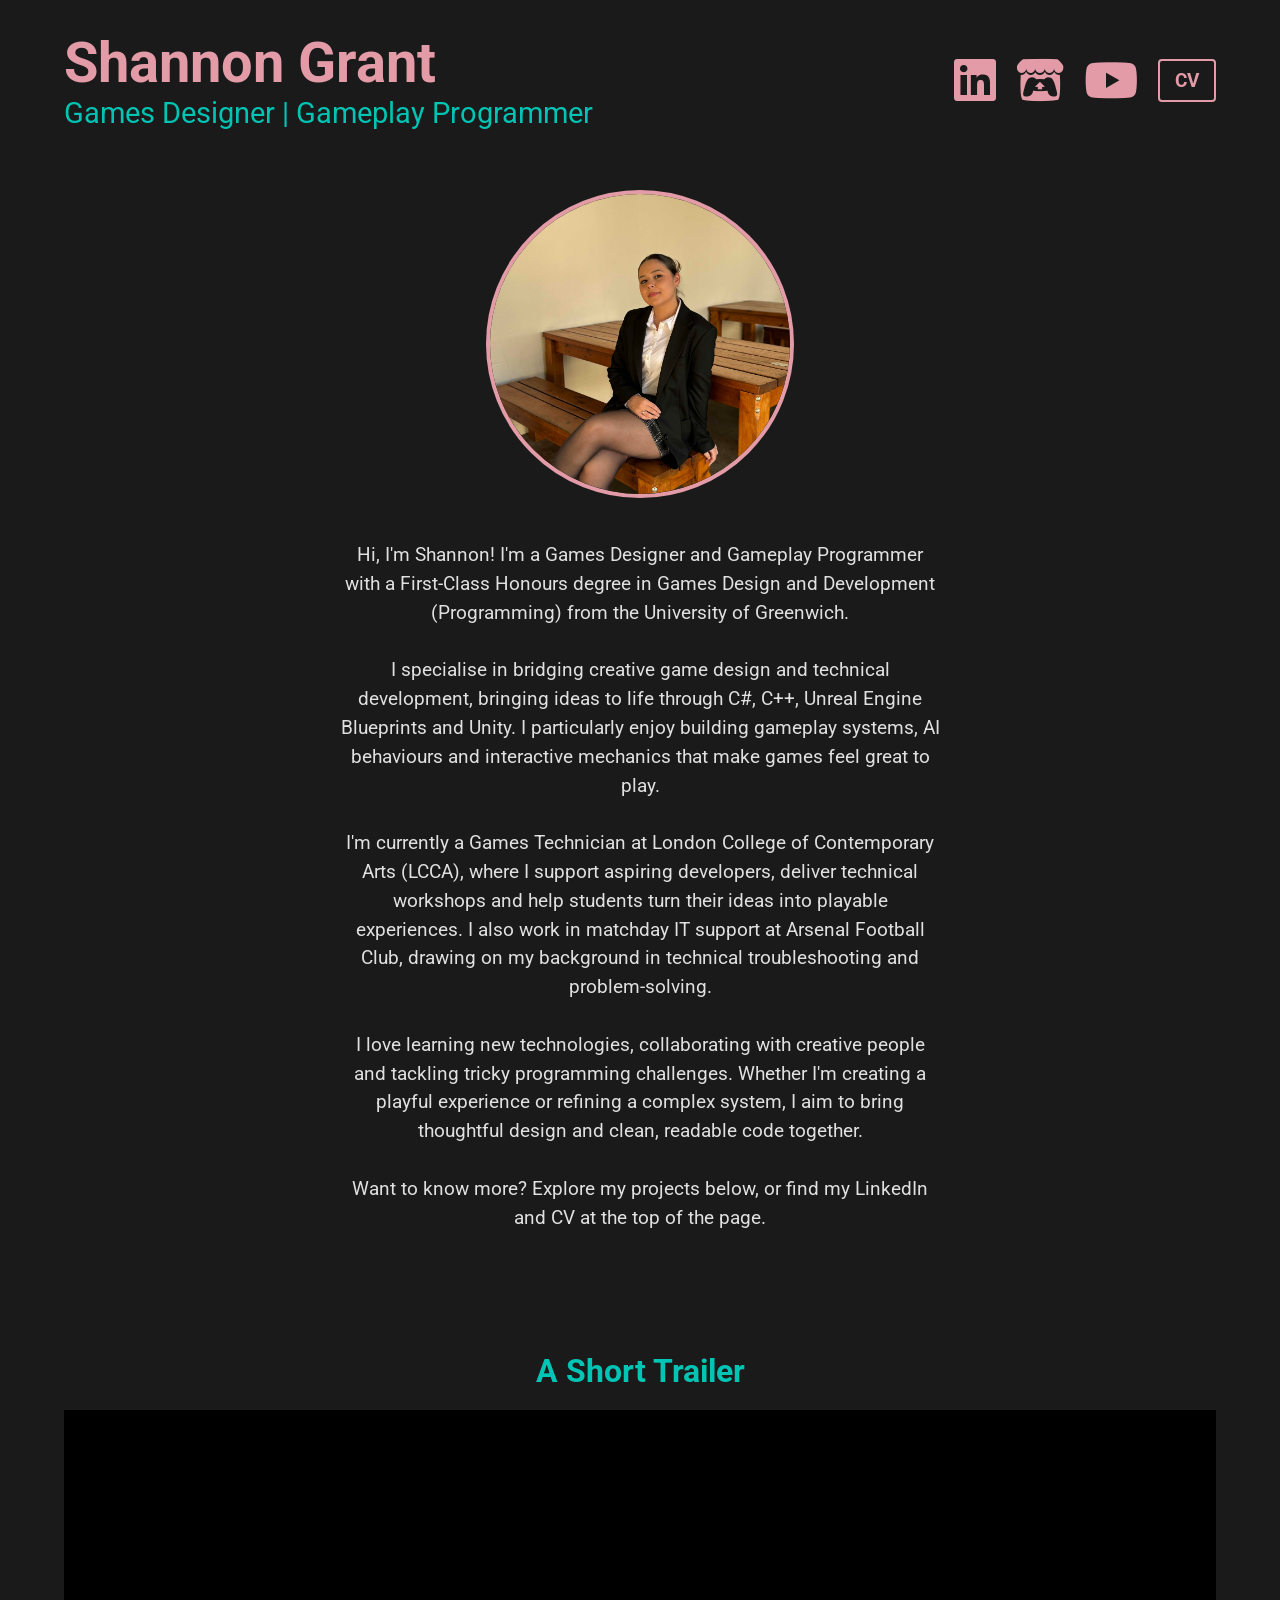
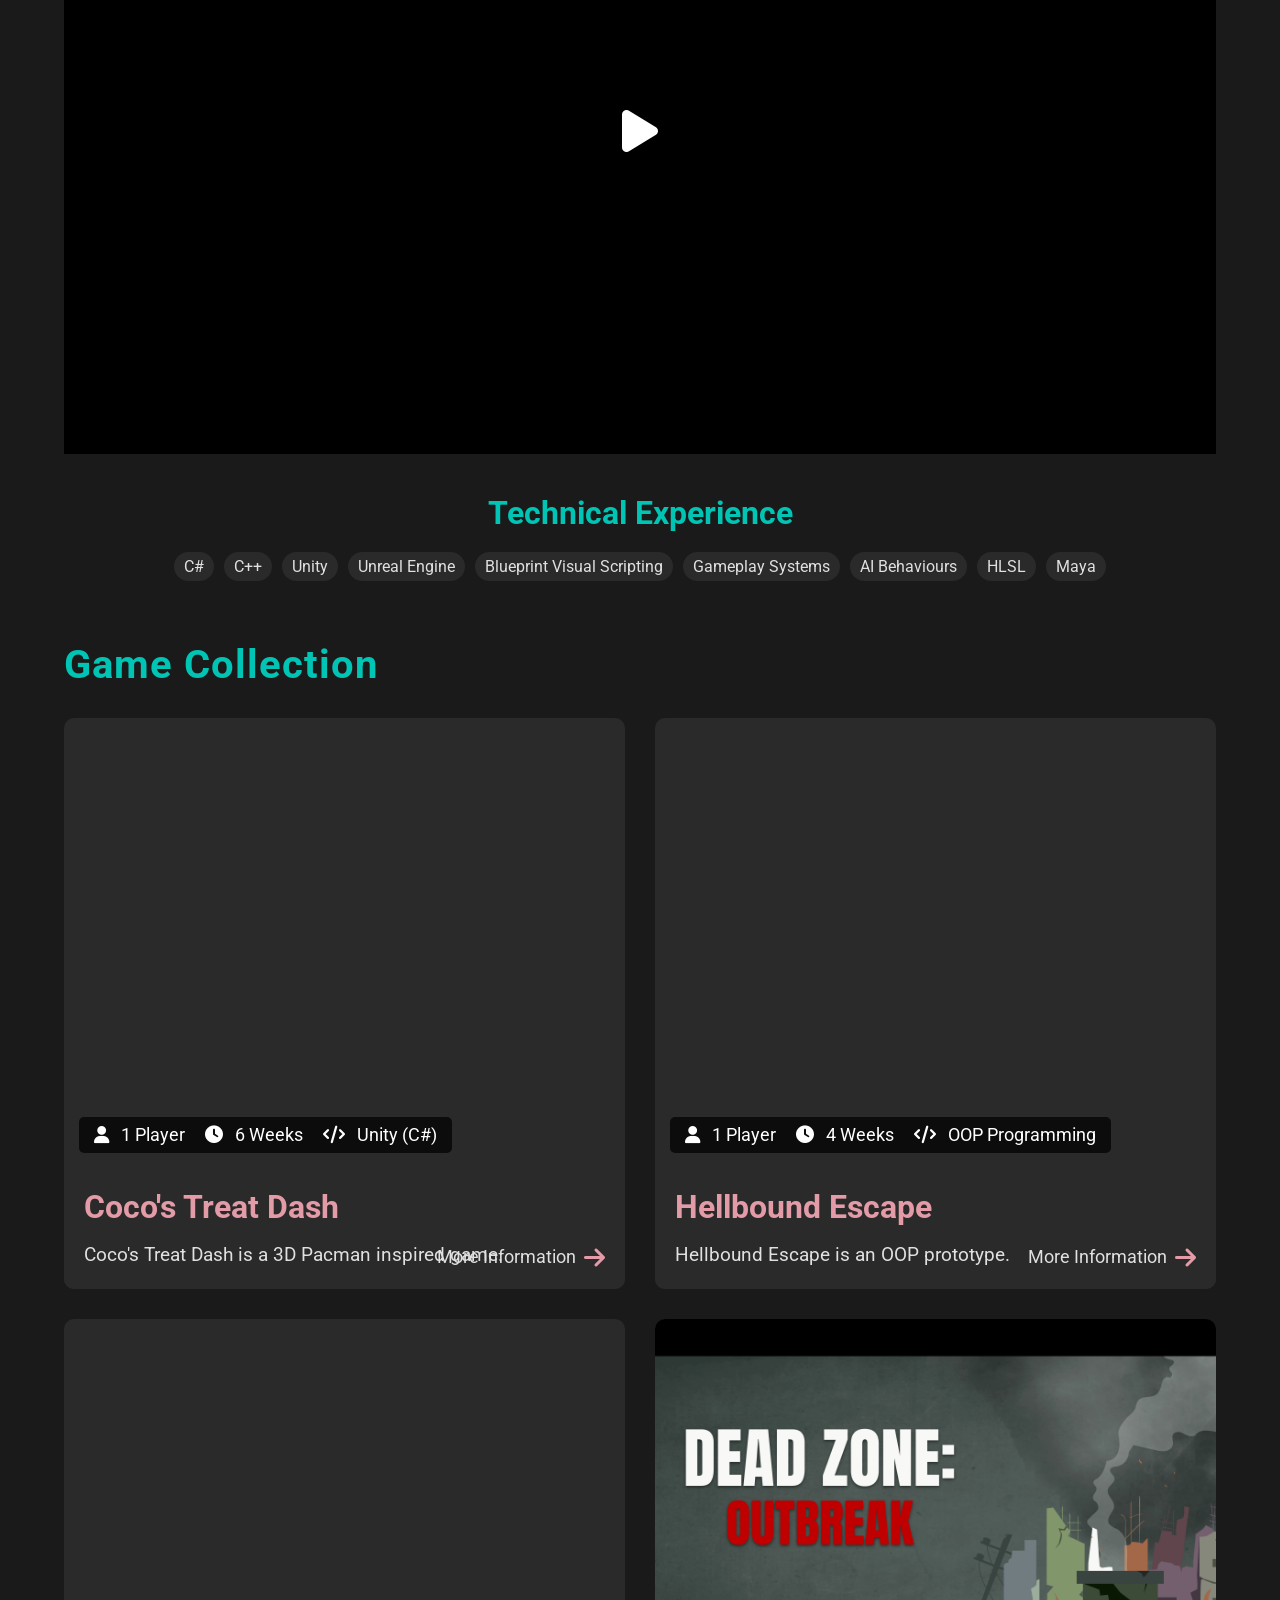
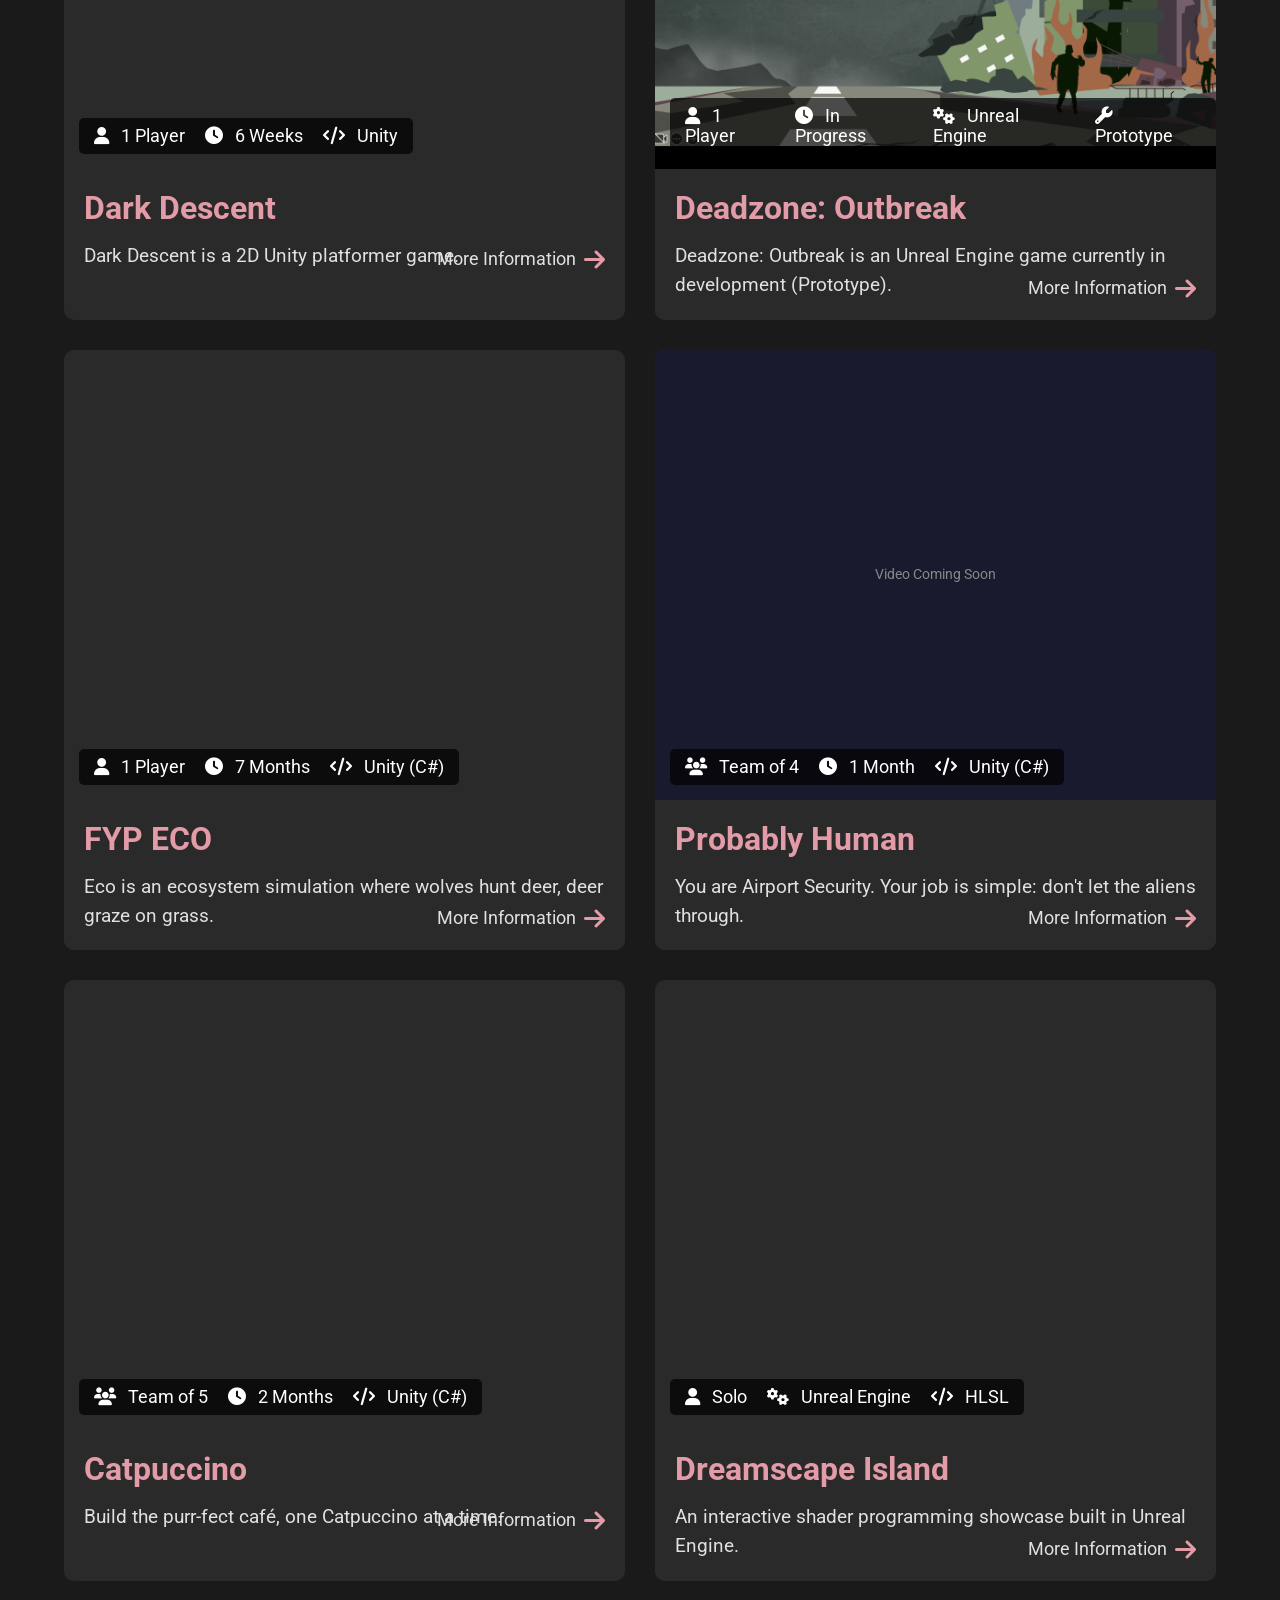
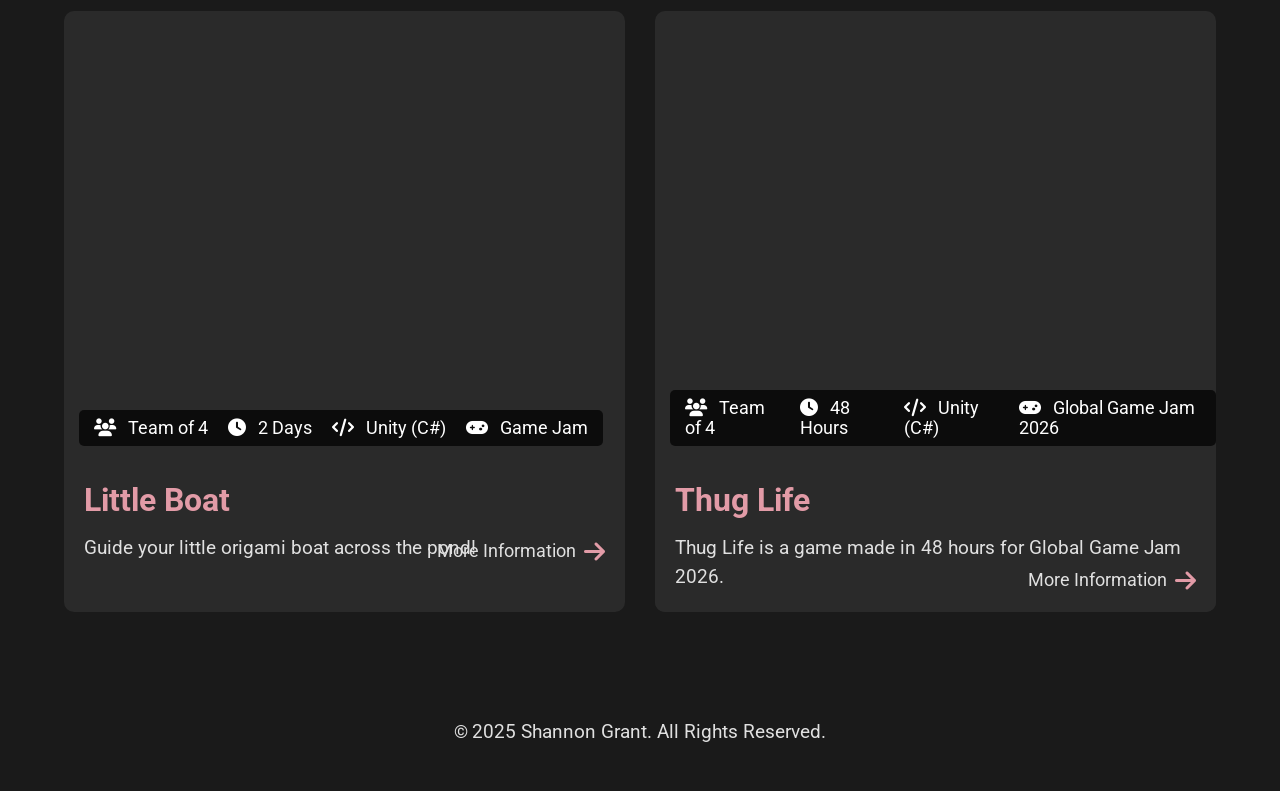
==== index.html @ 11ea4e12 "Update portfolio introduction, role title and skills" ====
<!DOCTYPE html>
<html lang="en">
<head>
  <meta charset="UTF-8">
  <meta name="viewport" content="width=device-width, initial-scale=1.0">
  <title>Shannon Grant - Portfolio</title>
  <!-- Load Font Awesome -->
  <link rel="stylesheet" href="https://cdnjs.cloudflare.com/ajax/libs/font-awesome/6.4.2/css/all.min.css">
  <!-- Load Google Fonts for Roboto -->
  <link href="https://fonts.googleapis.com/css2?family=Roboto:wght@400;700&display=swap" rel="stylesheet">
  <!-- Link to your custom CSS -->
  <link rel="stylesheet" href="style.css">
  <style>
    /* Inline override if needed */
    .profile-section .description {
      color: #e0e0e0;
    }
  </style>
</head>
<body>
  <!-- Header -->
  <header>
    <div class="header-container">
      <div class="profile-text-top">
        <h1>Shannon Grant</h1>
        <p class="title">Games Designer | Gameplay Programmer</p>
      </div>
      <div class="social-links">
        <a href="https://uk.linkedin.com/in/shannon-grant-390736309" target="_blank" aria-label="LinkedIn">
          <i class="fab fa-linkedin"></i>
        </a>
        <a href="https://milkobop.itch.io/" target="_blank" aria-label="Itch.io">
          <i class="fab fa-itch-io"></i>
        </a>
        <a href="https://www.youtube.com/@Milkobop" target="_blank" aria-label="YouTube">
          <i class="fab fa-youtube"></i>
        </a>
        <a href="CV.pdf" target="_blank" class="cv-btn" aria-label="CV">CV</a>
      </div>
    </div>
  </header>
  
  <!-- About Section (Photo & Description) -->
  <section class="about-me">
    <div class="about-content">
      <div class="about-pic">
        <img src="shannon.jpg" alt="Profile Picture">
      </div>
      <p class="description">
        Hi, I'm Shannon! I'm a Games Designer and Gameplay Programmer with a First-Class Honours degree in Games Design and Development (Programming) from the University of Greenwich.<br><br>
        I specialise in bridging creative game design and technical development, bringing ideas to life through C#, C++, Unreal Engine Blueprints and Unity. I particularly enjoy building gameplay systems, AI behaviours and interactive mechanics that make games feel great to play.<br><br>
        I'm currently a Games Technician at London College of Contemporary Arts (LCCA), where I support aspiring developers, deliver technical workshops and help students turn their ideas into playable experiences. I also work in matchday IT support at Arsenal Football Club, drawing on my background in technical troubleshooting and problem-solving.<br><br>
        I love learning new technologies, collaborating with creative people and tackling tricky programming challenges. Whether I'm creating a playful experience or refining a complex system, I aim to bring thoughtful design and clean, readable code together.<br><br>
        Want to know more? Explore my projects below, or find my LinkedIn and CV at the top of the page.
      </p>
    </div>
  </section>
  
  <!-- Trailer Section -->
  <section class="trailer-section">
    <h2 class="trailer-title">A Short Trailer</h2>
    <div class="trailer-video-wrapper">
      <div id="player"></div>
      <div class="play-btn">
        <i class="fas fa-play"></i>
      </div>
    </div>
  </section>
  
  <!-- Technical Experience Section -->
  <section class="technical-experience">
    <h2>Technical Experience</h2>
    <div class="tags">
      <span class="tag">C#</span>
      <span class="tag">C++</span>
      <span class="tag">Unity</span>
      <span class="tag">Unreal Engine</span>
      <span class="tag">Blueprint Visual Scripting</span>
      <span class="tag">Gameplay Systems</span>
      <span class="tag">AI Behaviours</span>
      <span class="tag">HLSL</span>
      <span class="tag">Maya</span>
    </div>
  </section>
  
  <!-- Game Collection Section -->
  <section class="game-collection">
    <h2>Game Collection</h2>
    <div class="game-grid">

      <!-- Card 1: Coco's Treat Dash -->
      <a href="Coco's Treat Dash.html" class="card-with-box">
        <div class="card-top">
          <iframe width="100%" height="100%" 
            src="https://www.youtube.com/embed/ac4GIXZXnwo?autoplay=1&mute=1&controls=0&modestbranding=1&rel=0&loop=1&playlist=ac4GIXZXnwo" 
            title="Coco's Treat Dash" frameborder="0" allow="accelerometer; autoplay; clipboard-write; encrypted-media; gyroscope; picture-in-picture" allowfullscreen>
          </iframe>
          <div class="info-strip-translucent">
            <span><i class="fas fa-user"></i> 1 Player</span>
            <span><i class="fas fa-clock"></i> 6 Weeks</span>
            <span><i class="fas fa-code"></i> Unity (C#)</span>
          </div>
          <div class="game-overlay">
            <h3>Coco's Treat Dash</h3>
            <span class="game-subtitle">Gameplay Programmer</span>
          </div>
        </div>
        <div class="card-bottom">
          <h4>Coco's Treat Dash</h4>
          <p>Coco's Treat Dash is a 3D Pacman inspired game.</p>
          <div class="arrow-top-right">
            <span class="arrow-text">More Information</span>
            <i class="fas fa-arrow-right"></i>
          </div>
        </div>
      </a>

      <!-- Card 2: Hellbound Escape -->
      <a href="HellboundEscape.html" class="card-with-box">
        <div class="card-top">
          <iframe width="100%" height="100%" 
            src="https://www.youtube.com/embed/WOweDd9oBq0?autoplay=1&mute=1&controls=0&modestbranding=1&rel=0&loop=1&playlist=WOweDd9oBq0" 
            title="Hellbound Escape" frameborder="0" allow="accelerometer; autoplay; clipboard-write; encrypted-media; gyroscope; picture-in-picture" allowfullscreen>
          </iframe>
          <div class="info-strip-translucent">
            <span><i class="fas fa-user"></i> 1 Player</span>
            <span><i class="fas fa-clock"></i> 4 Weeks</span>
            <span><i class="fas fa-code"></i> OOP Programming</span>
          </div>
          <div class="game-overlay">
            <h3>Hellbound Escape</h3>
            <span class="game-subtitle">Prototype</span>
          </div>
        </div>
        <div class="card-bottom">
          <h4>Hellbound Escape</h4>
          <p>Hellbound Escape is an OOP prototype.</p>
          <div class="arrow-top-right">
            <span class="arrow-text">More Information</span>
            <i class="fas fa-arrow-right"></i>
          </div>
        </div>
      </a>

      <!-- Card 3: Dark Descent -->
      <a href="DarkDescent.html" class="card-with-box">
        <div class="card-top">
          <iframe width="100%" height="100%" 
            src="https://www.youtube.com/embed/s9f7RmnwSqM?autoplay=1&mute=1&controls=0&modestbranding=1&rel=0&loop=1&playlist=s9f7RmnwSqM" 
            title="Dark Descent" frameborder="0" allow="accelerometer; autoplay; clipboard-write; encrypted-media; gyroscope; picture-in-picture" allowfullscreen>
          </iframe>
          <div class="info-strip-translucent">
            <span><i class="fas fa-user"></i> 1 Player</span>
            <span><i class="fas fa-clock"></i> 6 Weeks</span>
            <span><i class="fas fa-code"></i> Unity</span>
          </div>
          <div class="game-overlay">
            <h3>Dark Descent</h3>
            <span class="game-subtitle">Gameplay Programmer</span>
          </div>
        </div>
        <div class="card-bottom">
          <h4>Dark Descent</h4>
          <p>Dark Descent is a 2D Unity platformer game.</p>
          <div class="arrow-top-right">
            <span class="arrow-text">More Information</span>
            <i class="fas fa-arrow-right"></i>
          </div>
        </div>
      </a>

      <!-- Card 4: Deadzone: Outbreak (Prototype) -->
      <a href="DeadzoneOutbreak.html" class="card-with-box">
        <div class="card-top">
          <img src="Deadzoneoutbreak.jpg" alt="Deadzone: Outbreak" style="width:100%; height:100%; object-fit:cover;">
          <div class="info-strip-translucent">
            <span><i class="fas fa-user"></i> 1 Player</span>
            <span><i class="fas fa-clock"></i> In Progress</span>
            <span><i class="fas fa-cogs"></i> Unreal Engine</span>
            <span><i class="fas fa-wrench"></i> Prototype</span>
          </div>
          <div class="game-overlay">
            <h3>Deadzone: Outbreak</h3>
            <span class="game-subtitle">(Prototype)</span>
          </div>
        </div>
        <div class="card-bottom">
          <h4>Deadzone: Outbreak</h4>
          <p>Deadzone: Outbreak is an Unreal Engine game currently in development (Prototype).</p>
          <div class="arrow-top-right">
            <span class="arrow-text">More Information</span>
            <i class="fas fa-arrow-right"></i>
          </div>
        </div>
      </a>

      <!-- Card 5: FYP ECO -->
      <a href="FYP_ECO.html" class="card-with-box">
        <div class="card-top">
          <iframe width="100%" height="100%"
            src="https://www.youtube.com/embed/FxixtV3Blkg?autoplay=1&mute=1&controls=0&modestbranding=1&rel=0&loop=1&playlist=FxixtV3Blkg"
            title="FYP ECO" frameborder="0" allow="accelerometer; autoplay; clipboard-write; encrypted-media; gyroscope; picture-in-picture" allowfullscreen>
          </iframe>
          <div class="info-strip-translucent">
            <span><i class="fas fa-user"></i> 1 Player</span>
            <span><i class="fas fa-clock"></i> 7 Months</span>
            <span><i class="fas fa-code"></i> Unity (C#)</span>
          </div>
          <div class="game-overlay">
            <h3>FYP ECO</h3>
            <span class="game-subtitle">Sole Developer</span>
          </div>
        </div>
        <div class="card-bottom">
          <h4>FYP ECO</h4>
          <p>Eco is an ecosystem simulation where wolves hunt deer, deer graze on grass.</p>
          <div class="arrow-top-right">
            <span class="arrow-text">More Information</span>
            <i class="fas fa-arrow-right"></i>
          </div>
        </div>
      </a>

      <!-- Card 6: Probably Human -->
      <!-- TODO: Replace the image src below with a gameplay screenshot, or swap for an iframe once you have a YouTube link -->
      <a href="ProbablyHuman.html" class="card-with-box">
        <div class="card-top">
          <div style="width:100%; height:100%; background:#1a1a2e; display:flex; align-items:center; justify-content:center;">
            <span style="color:#888; font-family:Roboto,sans-serif; font-size:0.9rem;">Video Coming Soon</span>
          </div>
          <div class="info-strip-translucent">
            <span><i class="fas fa-users"></i> Team of 4</span>
            <span><i class="fas fa-clock"></i> 1 Month</span>
            <span><i class="fas fa-code"></i> Unity (C#)</span>
          </div>
          <div class="game-overlay">
            <h3>Probably Human</h3>
            <span class="game-subtitle">Gameplay Programmer</span>
          </div>
        </div>
        <div class="card-bottom">
          <h4>Probably Human</h4>
          <p>You are Airport Security. Your job is simple: don't let the aliens through.</p>
          <div class="arrow-top-right">
            <span class="arrow-text">More Information</span>
            <i class="fas fa-arrow-right"></i>
          </div>
        </div>
      </a>

      <!-- Card 7: Catpuccino -->
      <a href="Catpuccino.html" class="card-with-box">
        <div class="card-top">
          <iframe width="100%" height="100%"
            src="https://www.youtube.com/embed/iL2otmAUKgQ?autoplay=1&mute=1&controls=0&modestbranding=1&rel=0&loop=1&playlist=iL2otmAUKgQ"
            title="Catpuccino" frameborder="0" allow="accelerometer; autoplay; clipboard-write; encrypted-media; gyroscope; picture-in-picture" allowfullscreen>
          </iframe>
          <div class="info-strip-translucent">
            <span><i class="fas fa-users"></i> Team of 5</span>
            <span><i class="fas fa-clock"></i> 2 Months</span>
            <span><i class="fas fa-code"></i> Unity (C#)</span>
          </div>
          <div class="game-overlay">
            <h3>Catpuccino</h3>
            <span class="game-subtitle">Gameplay Programmer</span>
          </div>
        </div>
        <div class="card-bottom">
          <h4>Catpuccino</h4>
          <p>Build the purr-fect café, one Catpuccino at a time.</p>
          <div class="arrow-top-right">
            <span class="arrow-text">More Information</span>
            <i class="fas fa-arrow-right"></i>
          </div>
        </div>
      </a>

      <!-- Card 8: Dreamscape Island (Shader Programming) -->
      <a href="ShaderProgramming.html" class="card-with-box">
        <div class="card-top">
          <iframe width="100%" height="100%"
            src="https://www.youtube.com/embed/JZT0EwiTYFw?autoplay=1&mute=1&controls=0&modestbranding=1&rel=0&loop=1&playlist=JZT0EwiTYFw"
            title="Dreamscape Island" frameborder="0" allow="accelerometer; autoplay; clipboard-write; encrypted-media; gyroscope; picture-in-picture" allowfullscreen>
          </iframe>
          <div class="info-strip-translucent">
            <span><i class="fas fa-user"></i> Solo</span>
            <span><i class="fas fa-cogs"></i> Unreal Engine</span>
            <span><i class="fas fa-code"></i> HLSL</span>
          </div>
          <div class="game-overlay">
            <h3>Dreamscape Island</h3>
            <span class="game-subtitle">Shader Programmer</span>
          </div>
        </div>
        <div class="card-bottom">
          <h4>Dreamscape Island</h4>
          <p>An interactive shader programming showcase built in Unreal Engine.</p>
          <div class="arrow-top-right">
            <span class="arrow-text">More Information</span>
            <i class="fas fa-arrow-right"></i>
          </div>
        </div>
      </a>

      <!-- Card 9: Little Boat (Game Jam) -->
      <a href="LittleBoat.html" class="card-with-box">
        <div class="card-top">
          <iframe width="100%" height="100%"
            src="https://www.youtube.com/embed/m-3ovWhJ9cg?autoplay=1&mute=1&controls=0&modestbranding=1&rel=0&loop=1&playlist=m-3ovWhJ9cg"
            title="Little Boat" frameborder="0" allow="accelerometer; autoplay; clipboard-write; encrypted-media; gyroscope; picture-in-picture" allowfullscreen>
          </iframe>
          <div class="info-strip-translucent">
            <span><i class="fas fa-users"></i> Team of 4</span>
            <span><i class="fas fa-clock"></i> 2 Days</span>
            <span><i class="fas fa-code"></i> Unity (C#)</span>
            <span><i class="fas fa-gamepad"></i> Game Jam</span>
          </div>
          <div class="game-overlay">
            <h3>Little Boat</h3>
            <span class="game-subtitle">Gameplay Programmer</span>
          </div>
        </div>
        <div class="card-bottom">
          <h4>Little Boat</h4>
          <p>Guide your little origami boat across the pond!</p>
          <div class="arrow-top-right">
            <span class="arrow-text">More Information</span>
            <i class="fas fa-arrow-right"></i>
          </div>
        </div>
      </a>

      <!-- Card 10: Thug Life (Global Game Jam 2026) -->
      <a href="ThugLife.html" class="card-with-box">
        <div class="card-top">
          <iframe width="100%" height="100%"
            src="https://www.youtube.com/embed/WnVXUKbKDXo?autoplay=1&mute=1&controls=0&modestbranding=1&rel=0&loop=1&playlist=WnVXUKbKDXo"
            title="Thug Life" frameborder="0" allow="accelerometer; autoplay; clipboard-write; encrypted-media; gyroscope; picture-in-picture" allowfullscreen>
          </iframe>
          <div class="info-strip-translucent">
            <span><i class="fas fa-users"></i> Team of 4</span>
            <span><i class="fas fa-clock"></i> 48 Hours</span>
            <span><i class="fas fa-code"></i> Unity (C#)</span>
            <span><i class="fas fa-gamepad"></i> Global Game Jam 2026</span>
          </div>
          <div class="game-overlay">
            <h3>Thug Life</h3>
            <span class="game-subtitle">Gameplay Programmer</span>
          </div>
        </div>
        <div class="card-bottom">
          <h4>Thug Life</h4>
          <p>Thug Life is a game made in 48 hours for Global Game Jam 2026.</p>
          <div class="arrow-top-right">
            <span class="arrow-text">More Information</span>
            <i class="fas fa-arrow-right"></i>
          </div>
        </div>
      </a>

    </div>
  </section>
  
  <footer>
    <p>© <span class="footer-text">2025 Shannon Grant. All Rights Reserved.</span></p>
  </footer>
  
  <!-- YouTube IFrame API Script for the Homepage Trailer -->
  <script src="https://www.youtube.com/iframe_api"></script>
  <script>
    var player;
    function onYouTubeIframeAPIReady() {
      player = new YT.Player('player', {
        height: '644',
        width: '1152',
        videoId: 'NO97sn75OW0',
        playerVars: {
          'autoplay': 0,
          'controls': 1,
          'modestbranding': 1,
          'rel': 0,
          'mute': 1
        },
        events: {
          'onReady': onPlayerReady,
          'onStateChange': onPlayerStateChange
        }
      });
    }
    
    function onPlayerReady(event) {
      document.querySelector('.play-btn').style.display = 'block';
    }
    
    function onPlayerStateChange(event) {
      if (event.data == YT.PlayerState.PAUSED) {
        document.querySelector('.play-btn').style.display = 'block';
      } else if (event.data == YT.PlayerState.PLAYING) {
        document.querySelector('.play-btn').style.display = 'none';
      }
    }
    
    const playButton = document.querySelector('.play-btn');
    playButton.addEventListener('click', function() {
      player.playVideo();
      playButton.style.display = 'none';
    });
  </script>
  
  <!-- Fade-out Transition Script for Card Links -->
  <script>
    document.querySelectorAll('a.card-with-box').forEach(link => {
      link.addEventListener('click', function(e) {
        e.preventDefault();
        const url = this.getAttribute('href');
        document.body.classList.add('fade-out');
        setTimeout(() => {
          window.location.href = url;
        }, 500);
      });
    });
    window.addEventListener("pageshow", function(event) {
      if (event.persisted) {
        window.location.reload();
      }
    });
  </script>
  
</body>
</html>
---- style.css ----
/* General Styles */
body {
  font-family: 'Roboto', Arial, sans-serif;
  font-size: 18px;
  color: #e0e0e0;
  background-color: #1a1a1a;
  margin: 0;
  padding: 0;
  overflow-x: hidden;
  padding-top: 40px;
  transition: opacity 0.5s ease;
}

body.fade-out {
  opacity: 0;
}

/* Header */
header {
  position: fixed;
  top: 0;
  left: 0;
  width: 100%;
  z-index: 9999;
  background-color: #1a1a1a;
  padding: 30px 0;
}

.header-container {
  width: 90%;
  max-width: 1400px;
  margin: 0 auto;
  display: flex;
  align-items: center;
  justify-content: space-between;
}

.profile-text-top {
  text-align: left;
}

.profile-text-top h1 {
  margin: 0;
  font-size: 3.5rem;
  color: #e29ba7;
  font-weight: 700;
}

.profile-text-top .title {
  margin: 0;
  font-size: 1.8rem;
  color: #00C4B4;
  font-weight: 400;
}

/* Social Links & CV Button */
.social-links {
  display: flex;
  gap: 20px;
  align-items: center;
}

.social-links a {
  text-decoration: none;
}

.social-links a i {
  font-size: 3rem;
  color: #e29ba7;
  transition: color 0.3s;
}

.social-links a:hover i {
  color: #00C4B4;
}

.cv-btn {
  color: #e29ba7;
  border: 2px solid #e29ba7;
  padding: 8px 15px;
  border-radius: 4px;
  font-weight: 700;
  font-size: 1.2rem;
  text-decoration: none;
  display: flex;
  align-items: center;
  gap: 8px;
  transition: background-color 0.3s, color 0.3s;
}

.cv-btn:hover {
  background-color: #e29ba7;
  color: #1a1a1a;
}

/* Trailer Section */
.trailer-section {
  margin-top: 100px;
  text-align: center;
}

.trailer-section .trailer-title {
  font-size: 2rem;
  color: #00C4B4;
  margin-bottom: 20px;
}

.trailer-video-wrapper, #player {
  position: relative;
  width: 1152px;
  height: 644px;
  margin: 0 auto;
  background: #000;
}

.trailer-video-wrapper video {
  width: 100%;
  height: 100%;
  object-fit: contain;
  object-position: top;
}

.play-btn {
  position: absolute;
  top: 50%;
  left: 50%;
  transform: translate(-50%, -50%);
  color: #fff;
  font-size: 3rem;
  cursor: pointer;
  background: rgba(0, 0, 0, 0.5);
  border-radius: 50%;
  padding: 20px;
  transition: background 0.3s;
}

.play-btn:hover {
  background: rgba(0, 0, 0, 0.7);
}

/* About Me Section */
.about-me {
  width: 90%;
  max-width: 1400px;
  margin: 150px auto 40px; /* Increased top margin to prevent header overlap */
  text-align: center;
}

.about-me h2 {
  display: none; /* No heading if not required */
}

.about-content {
  display: flex;
  flex-direction: column;
  align-items: center;
  gap: 20px;
}

.about-pic img {
  width: 300px;
  height: 300px;
  border-radius: 50%;
  border: 4px solid #e29ba7;
  object-fit: cover;
}

.about-me .description {
  max-width: 600px;
  font-size: 1.2rem;
  line-height: 1.5;
}

/* Technical Experience Section */
.technical-experience {
  margin: 40px auto;
  text-align: center;
}

.technical-experience h2 {
  color: #00C4B4;
  font-size: 2rem;
  margin-bottom: 20px;
}

.tags {
  display: flex;
  justify-content: center;
  flex-wrap: wrap;
  gap: 10px;
}

.tag {
  display: inline-block;
  background-color: #2a2a2a;
  color: #e0e0e0;
  padding: 5px 10px;
  border-radius: 20px;
  font-size: 1rem;
}

/* Game Collection Section */
.game-collection {
  width: 90%;
  max-width: 1400px;
  margin: 60px auto;
  text-align: left;
}

.game-collection h2 {
  font-size: 2.5rem;
  color: #00C4B4;
  margin-bottom: 30px;
  letter-spacing: 1px;
}

.game-grid {
  display: grid;
  grid-template-columns: repeat(2, 1fr);
  gap: 30px;
}

/* Card with Attached Box */
.card-with-box {
  width: 100%;
  max-width: 800px;
  border-radius: 10px;
  overflow: hidden;
  background-color: #2a2a2a;
  color: #e0e0e0;
  transition: transform 0.3s ease-in-out;
  position: relative;
  text-decoration: none;
  display: block;
  margin: 0 auto;
}

.card-with-box:hover {
  transform: scale(1.02);
}

.card-top {
  position: relative;
  width: 100%;
  height: 450px;
  overflow: hidden;
}

.card-top iframe {
  width: 100%;
  height: 100%;
  border: none;
}

.info-strip-translucent {
  position: absolute;
  bottom: 15px;
  left: 15px;
  background: rgba(0, 0, 0, 0.7);
  color: #fff;
  font-size: 1.1rem;
  padding: 8px 15px;
  border-radius: 5px;
  display: flex;
  gap: 20px;
  z-index: 1;
}

.info-strip-translucent i {
  margin-right: 8px;
}

.game-overlay {
  position: relative;
  z-index: 2;
  display: flex;
  flex-direction: column;
  justify-content: flex-end;
  height: 100%;
  padding: 20px;
  margin-top: 200px;
  text-align: left;
}

.game-overlay h3 {
  margin: 0 0 8px 0;
  font-size: 2.5rem;
  font-weight: 700;
  color: #e29ba7;
}

.game-subtitle {
  display: block;
  font-size: 1.2rem;
  margin-bottom: 15px;
  color: #e0e0e0;
}

.card-bottom {
  padding: 20px;
  background-color: #2a2a2a;
  position: relative;
  text-align: left;
}

.card-bottom h4 {
  margin: 0 0 15px 0;
  font-size: 2rem;
  font-weight: 700;
  color: #e29ba7;
}

.card-bottom p {
  margin: 0;
  font-size: 1.2rem;
  line-height: 1.5;
  color: #e0e0e0;
  text-align: left;
}

.arrow-top-right {
  position: absolute;
  bottom: 20px;
  right: 20px;
  display: flex;
  align-items: center;
  gap: 8px;
}

.arrow-top-right .arrow-text {
  font-size: 1.1rem;
  color: #e0e0e0;
}

.arrow-top-right i {
  color: #e29ba7;
  font-size: 1.5rem;
  transition: color 0.3s;
}

.card-with-box:hover .arrow-top-right i {
  color: #00C4B4;
}

/* Footer */
footer {
  text-align: center;
  padding: 30px;
  background-color: #1a1a1a;
  color: #e0e0e0;
  margin-top: 60px;
}

.footer-text {
  color: #e0e0e0;
  font-size: 1.2rem;
}

/* Mobile Styles */
@media only screen and (max-width: 768px) {
  /* Header adjustments */
  .header-container {
    flex-direction: column;
    align-items: center;
  }
  .profile-text-top h1 {
    font-size: 2.5rem;
  }
  .profile-text-top .title {
    font-size: 1.4rem;
  }
  .social-links a i {
    font-size: 2.5rem;
  }
  
  /* About Section */
  .about-me {
    margin-top: 120px;
    padding: 0 20px;
  }
  .about-content {
    flex-direction: column;
    text-align: center;
  }
  
  /* Trailer Section */
  .trailer-video-wrapper, #player {
    width: 100%;
    height: auto;
  }
  
  /* Game Collection - adjust grid to one column */
  .game-grid {
    grid-template-columns: 1fr;
  }
  
  /* Adjust font sizes */
  .game-title {
    font-size: 2rem;
  }
  
  /* Cards Section */
  .cards-section {
    flex-direction: column;
    gap: 20px;
  }
  
  /* Footer */
  footer {
    padding: 20px;
    font-size: 1rem;
  }
}
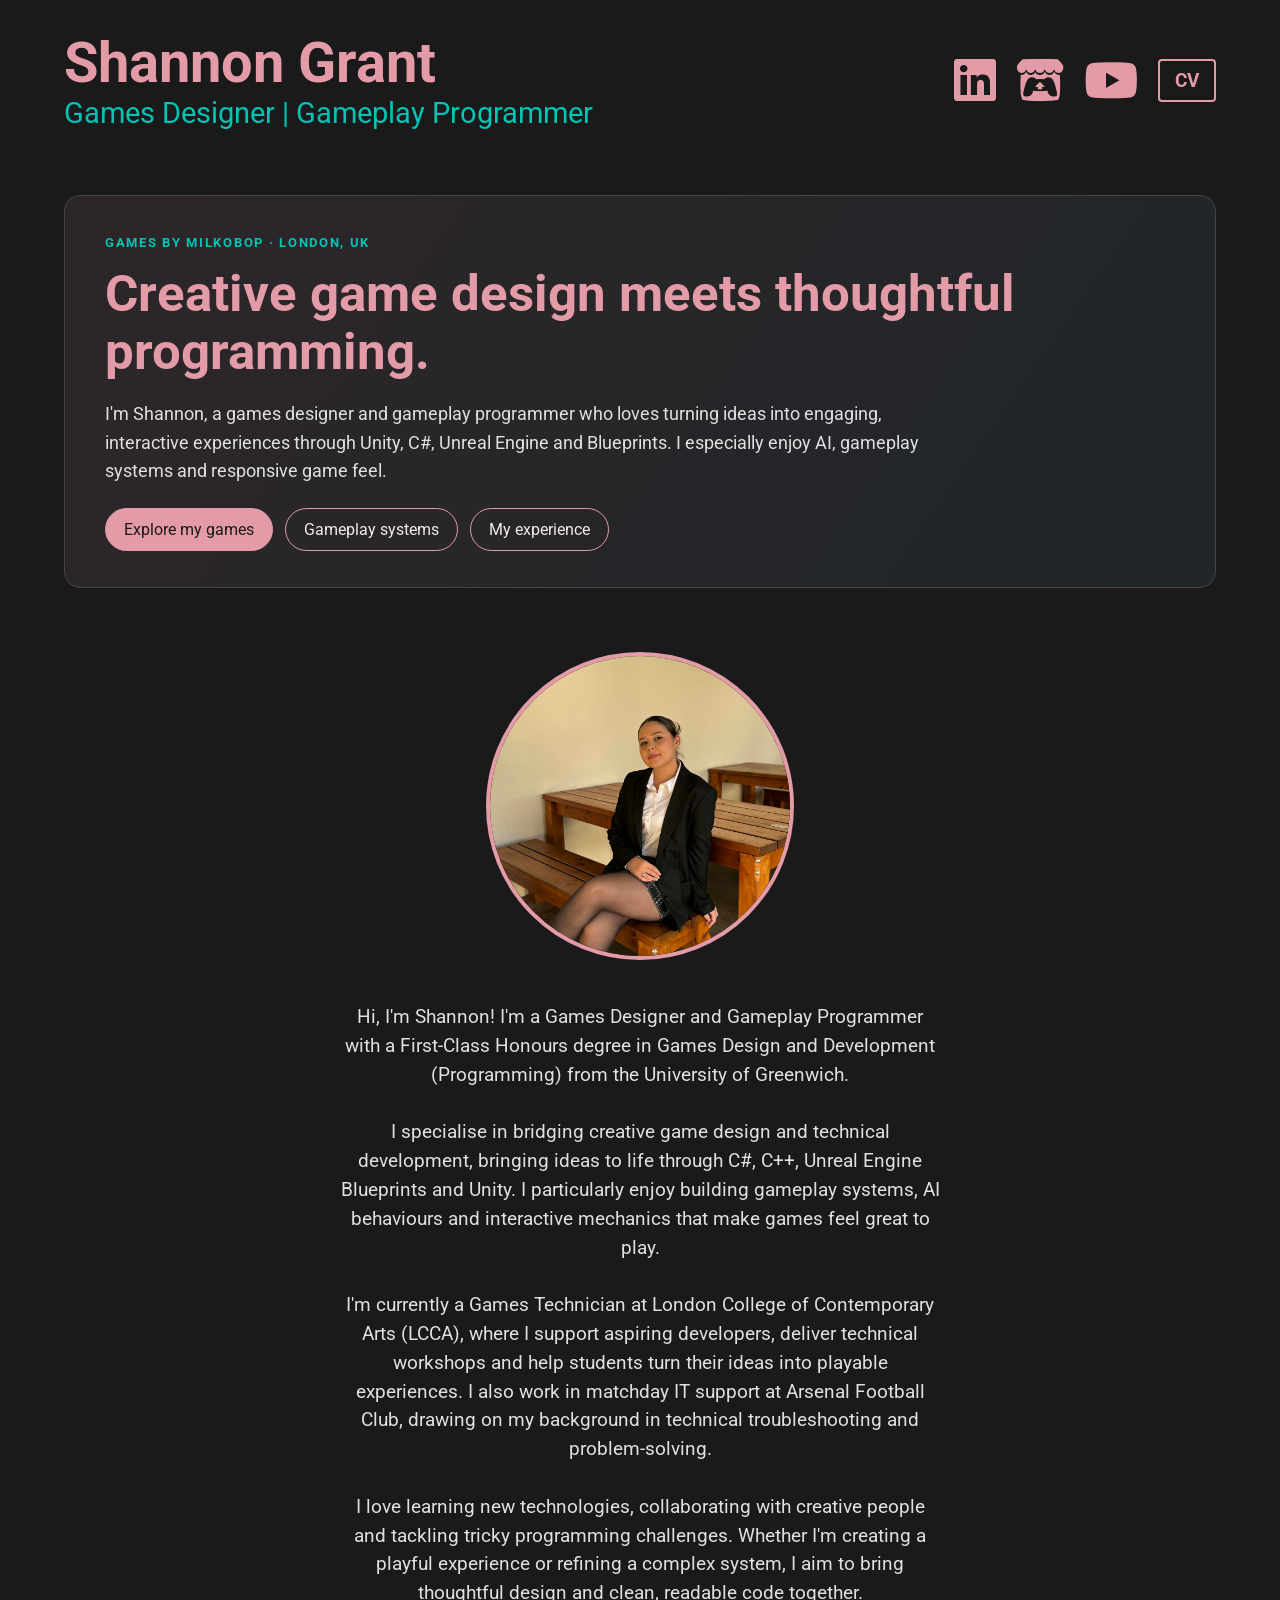
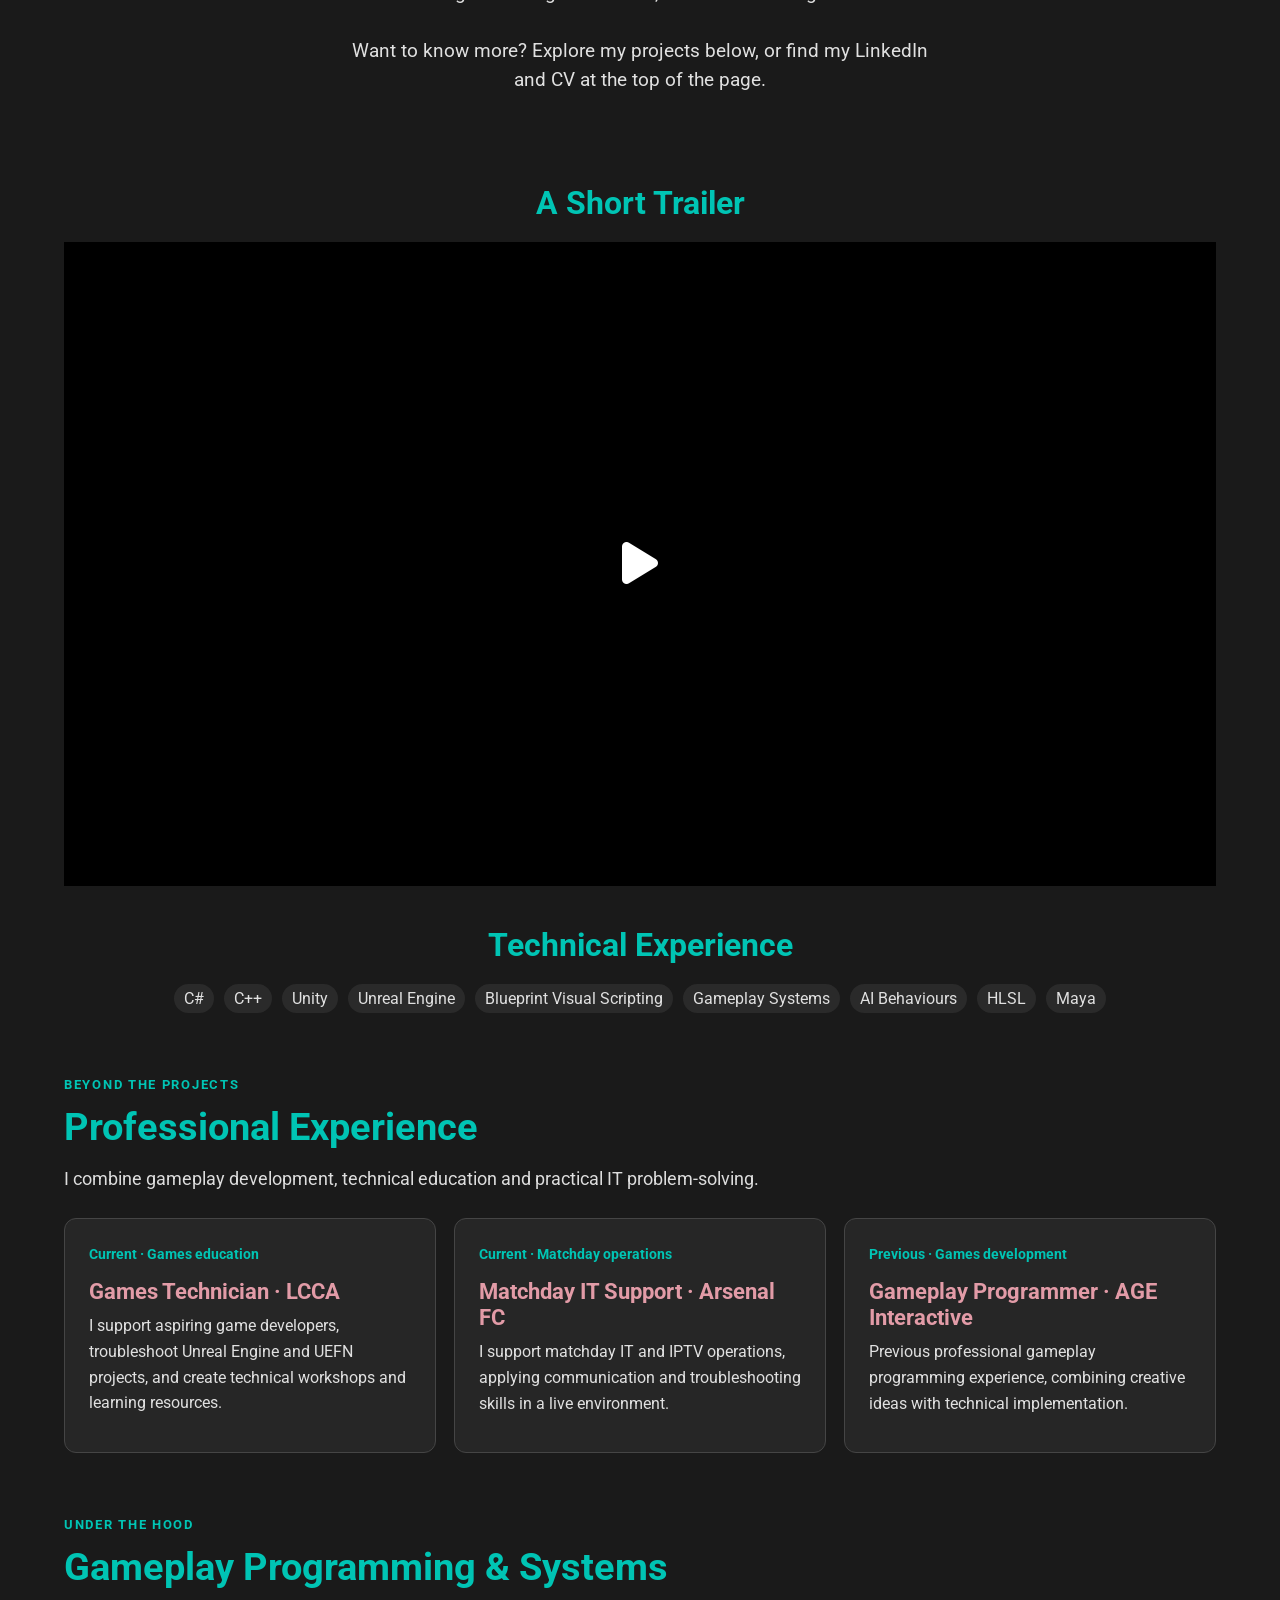
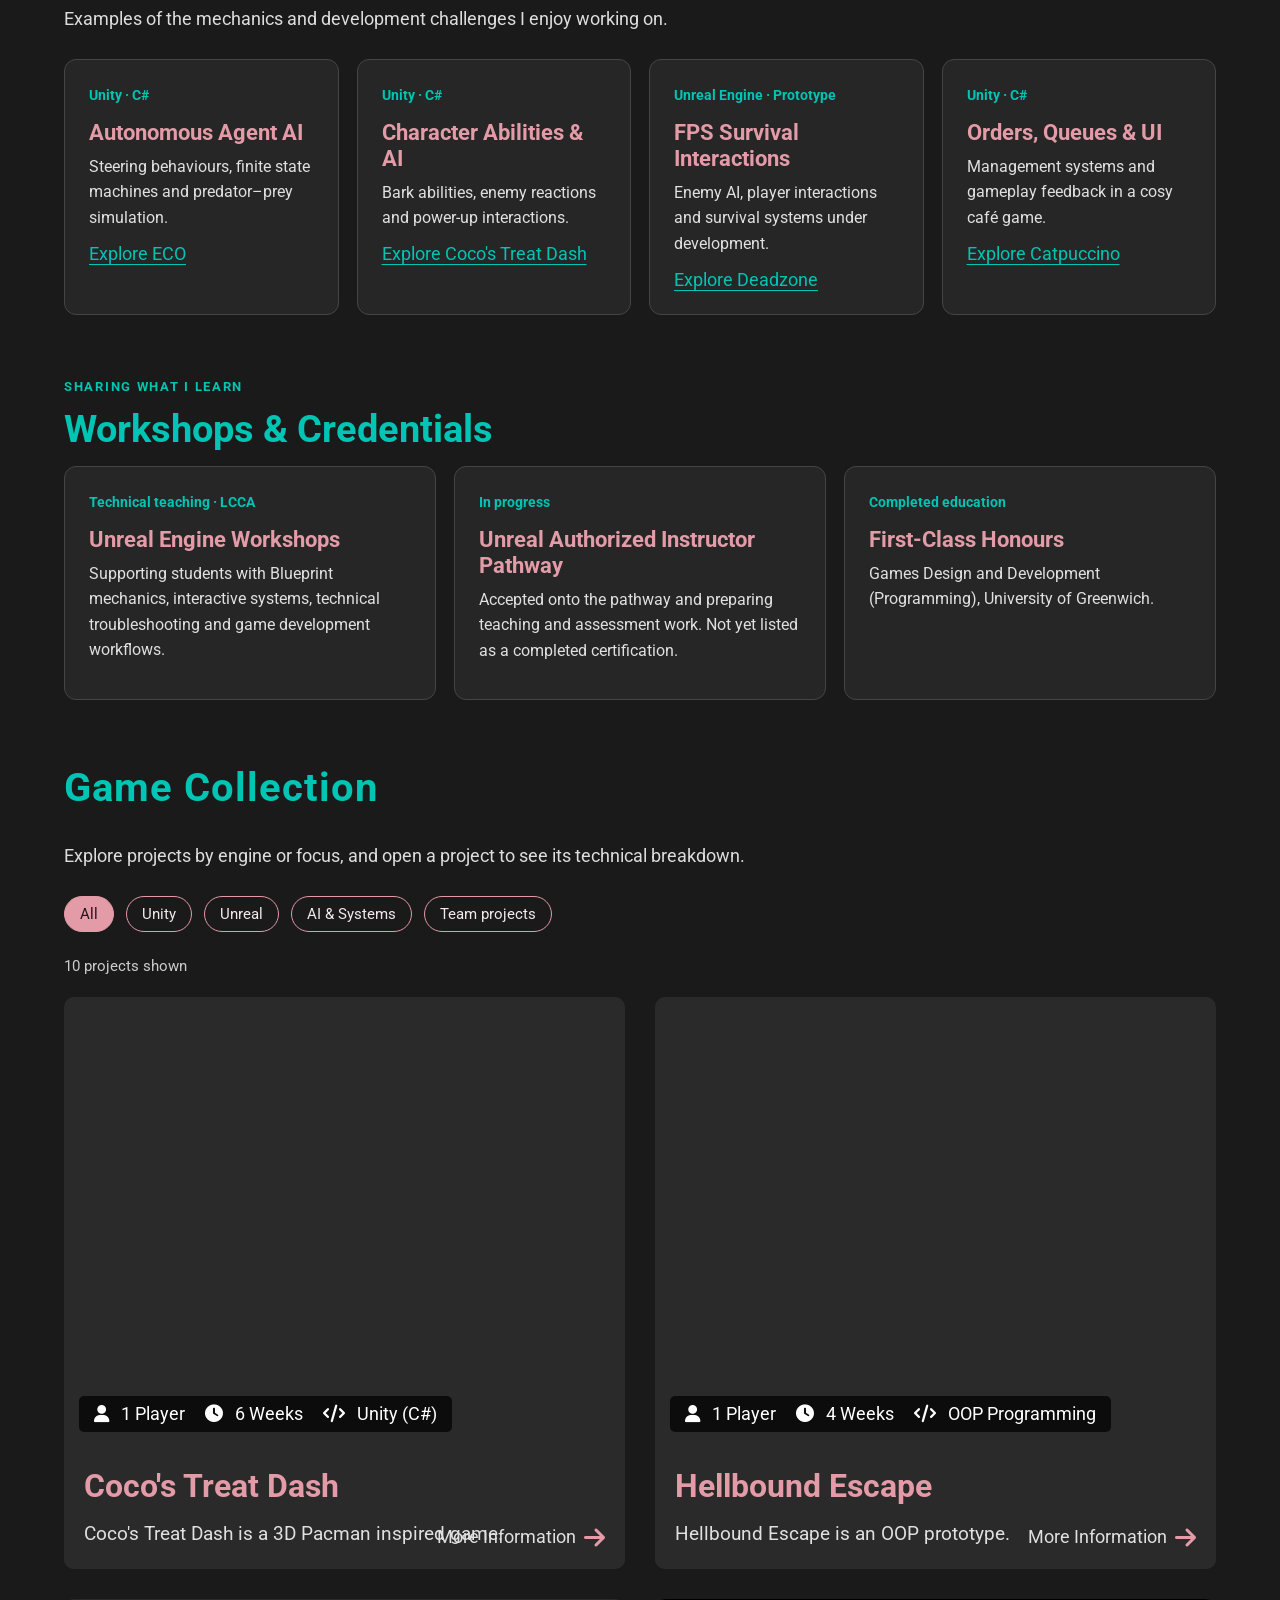
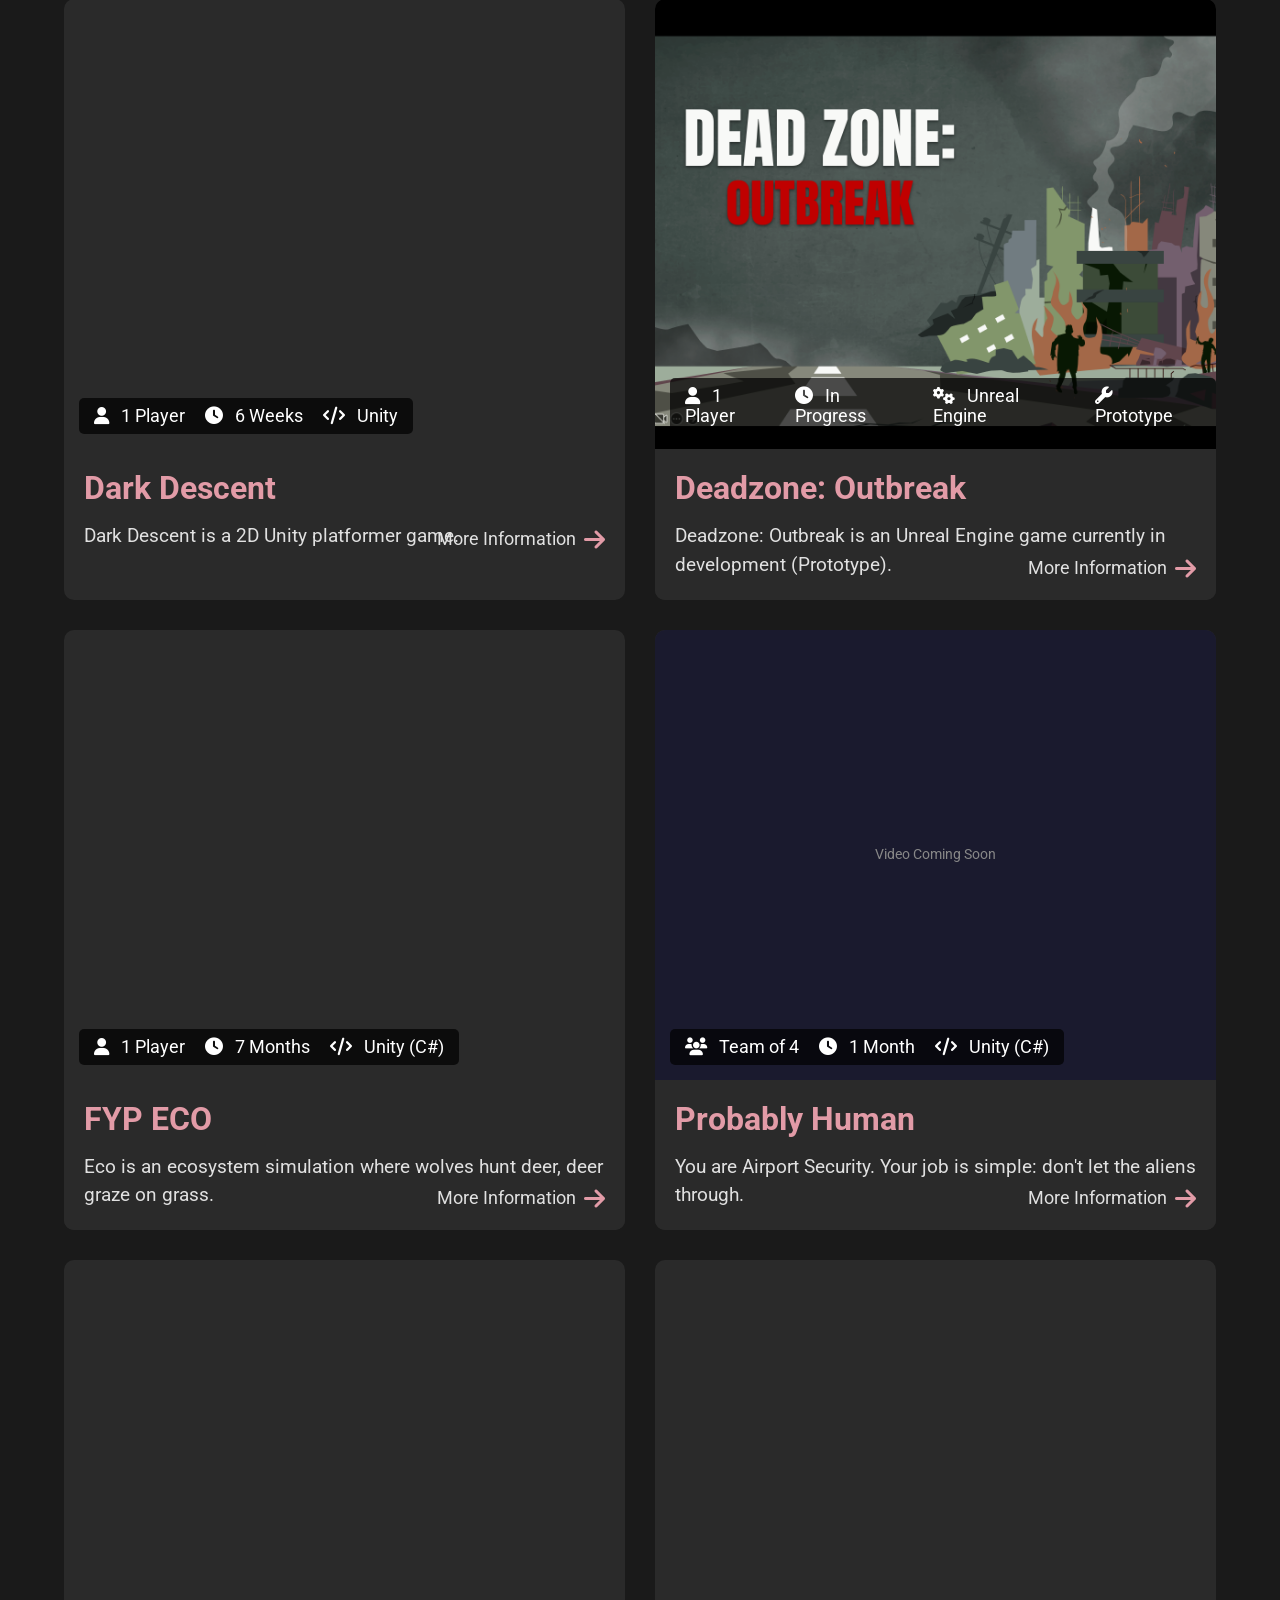
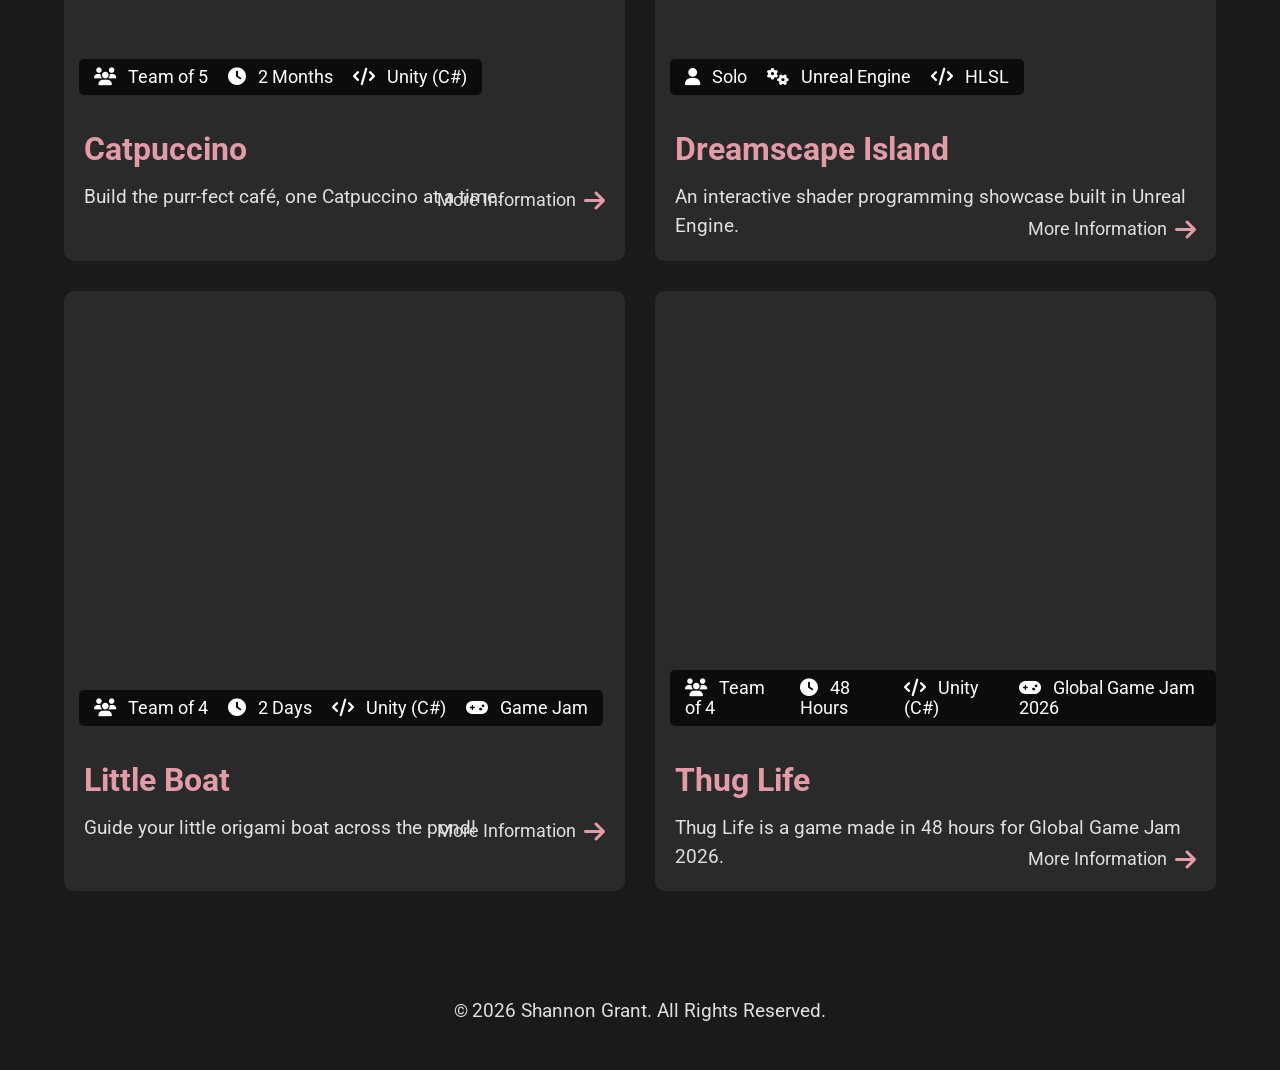
==== commit 104a4439: "Add featured intro, experience, systems showcase, credentials and project filters" ====
--- a/index.html
+++ b/index.html
@@ -9,7 +9,8 @@
   <!-- Load Google Fonts for Roboto -->
   <link href="https://fonts.googleapis.com/css2?family=Roboto:wght@400;700&display=swap" rel="stylesheet">
   <!-- Link to your custom CSS -->
-  <link rel="stylesheet" href="style.css">
+  <link rel="stylesheet" href="style.css">
+  <link rel="stylesheet" href="portfolio-enhancements.css">
   <style>
     /* Inline override if needed */
     .profile-section .description {
@@ -40,6 +41,7 @@
     </div>
   </header>
   
+<section class="portfolio-hero" aria-labelledby="hero-heading"><p class="hero-eyebrow">Games by Milkobop · London, UK</p><h2 id="hero-heading">Creative game design meets thoughtful programming.</h2><p>I'm Shannon, a games designer and gameplay programmer who loves turning ideas into engaging, interactive experiences through Unity, C#, Unreal Engine and Blueprints. I especially enjoy AI, gameplay systems and responsive game feel.</p><div class="hero-actions"><a class="hero-button primary" href="#projects">Explore my games</a><a class="hero-button" href="#gameplay-systems">Gameplay systems</a><a class="hero-button" href="#experience">My experience</a></div></section>
   <!-- About Section (Photo & Description) -->
   <section class="about-me">
     <div class="about-content">
@@ -83,13 +85,27 @@
     </div>
   </section>
   
+<section class="portfolio-section" id="experience"><p class="section-eyebrow">Beyond the projects</p><h2>Professional Experience</h2><p class="portfolio-intro">I combine gameplay development, technical education and practical IT problem-solving.</p><div class="portfolio-cards">
+<article class="portfolio-card"><p class="minor">Current · Games education</p><h3>Games Technician · LCCA</h3><p>I support aspiring game developers, troubleshoot Unreal Engine and UEFN projects, and create technical workshops and learning resources.</p></article>
+<article class="portfolio-card"><p class="minor">Current · Matchday operations</p><h3>Matchday IT Support · Arsenal FC</h3><p>I support matchday IT and IPTV operations, applying communication and troubleshooting skills in a live environment.</p></article>
+<article class="portfolio-card"><p class="minor">Previous · Games development</p><h3>Gameplay Programmer · AGE Interactive</h3><p>Previous professional gameplay programming experience, combining creative ideas with technical implementation.</p></article></div></section>
+<section class="portfolio-section" id="gameplay-systems"><p class="section-eyebrow">Under the hood</p><h2>Gameplay Programming &amp; Systems</h2><p class="portfolio-intro">Examples of the mechanics and development challenges I enjoy working on.</p><div class="portfolio-cards">
+<article class="portfolio-card"><p class="minor">Unity · C#</p><h3>Autonomous Agent AI</h3><p>Steering behaviours, finite state machines and predator–prey simulation.</p><a href="FYP_ECO.html#technical-breakdown">Explore ECO</a></article>
+<article class="portfolio-card"><p class="minor">Unity · C#</p><h3>Character Abilities &amp; AI</h3><p>Bark abilities, enemy reactions and power-up interactions.</p><a href="Coco's Treat Dash.html#technical-breakdown">Explore Coco's Treat Dash</a></article>
+<article class="portfolio-card"><p class="minor">Unreal Engine · Prototype</p><h3>FPS Survival Interactions</h3><p>Enemy AI, player interactions and survival systems under development.</p><a href="DeadzoneOutbreak.html#technical-breakdown">Explore Deadzone</a></article>
+<article class="portfolio-card"><p class="minor">Unity · C#</p><h3>Orders, Queues &amp; UI</h3><p>Management systems and gameplay feedback in a cosy café game.</p><a href="Catpuccino.html#technical-breakdown">Explore Catpuccino</a></article></div></section>
+<section class="portfolio-section" id="workshops"><p class="section-eyebrow">Sharing what I learn</p><h2>Workshops &amp; Credentials</h2><div class="portfolio-cards">
+<article class="portfolio-card"><p class="minor">Technical teaching · LCCA</p><h3>Unreal Engine Workshops</h3><p>Supporting students with Blueprint mechanics, interactive systems, technical troubleshooting and game development workflows.</p></article>
+<article class="portfolio-card"><p class="minor">In progress</p><h3>Unreal Authorized Instructor Pathway</h3><p>Accepted onto the pathway and preparing teaching and assessment work. Not yet listed as a completed certification.</p></article>
+<article class="portfolio-card"><p class="minor">Completed education</p><h3>First-Class Honours</h3><p>Games Design and Development (Programming), University of Greenwich.</p></article></div></section>
   <!-- Game Collection Section -->
-  <section class="game-collection">
+  <section class="game-collection" id="projects">
     <h2>Game Collection</h2>
-    <div class="game-grid">
+    <p class="portfolio-intro">Explore projects by engine or focus, and open a project to see its technical breakdown.</p><div class="project-filters" role="group" aria-label="Filter projects"><button class="filter-button" type="button" data-project-filter="all" aria-pressed="true">All</button><button class="filter-button" type="button" data-project-filter="unity" aria-pressed="false">Unity</button><button class="filter-button" type="button" data-project-filter="unreal" aria-pressed="false">Unreal</button><button class="filter-button" type="button" data-project-filter="ai" aria-pressed="false">AI &amp; Systems</button><button class="filter-button" type="button" data-project-filter="team" aria-pressed="false">Team projects</button></div><p class="game-count" data-project-count aria-live="polite"></p>
+<div class="game-grid">
 
       <!-- Card 1: Coco's Treat Dash -->
-      <a href="Coco's Treat Dash.html" class="card-with-box">
+      <a href="Coco's Treat Dash.html" class="card-with-box" data-categories="unity ai team">
         <div class="card-top">
           <iframe width="100%" height="100%" 
             src="https://www.youtube.com/embed/ac4GIXZXnwo?autoplay=1&mute=1&controls=0&modestbranding=1&rel=0&loop=1&playlist=ac4GIXZXnwo" 
@@ -116,7 +132,7 @@
       </a>
 
       <!-- Card 2: Hellbound Escape -->
-      <a href="HellboundEscape.html" class="card-with-box">
+      <a href="HellboundEscape.html" class="card-with-box" data-categories="unity">
         <div class="card-top">
           <iframe width="100%" height="100%" 
             src="https://www.youtube.com/embed/WOweDd9oBq0?autoplay=1&mute=1&controls=0&modestbranding=1&rel=0&loop=1&playlist=WOweDd9oBq0" 
@@ -143,7 +159,7 @@
       </a>
 
       <!-- Card 3: Dark Descent -->
-      <a href="DarkDescent.html" class="card-with-box">
+      <a href="DarkDescent.html" class="card-with-box" data-categories="unity">
         <div class="card-top">
           <iframe width="100%" height="100%" 
             src="https://www.youtube.com/embed/s9f7RmnwSqM?autoplay=1&mute=1&controls=0&modestbranding=1&rel=0&loop=1&playlist=s9f7RmnwSqM" 
@@ -170,7 +186,7 @@
       </a>
 
       <!-- Card 4: Deadzone: Outbreak (Prototype) -->
-      <a href="DeadzoneOutbreak.html" class="card-with-box">
+      <a href="DeadzoneOutbreak.html" class="card-with-box" data-categories="unreal ai">
         <div class="card-top">
           <img src="Deadzoneoutbreak.jpg" alt="Deadzone: Outbreak" style="width:100%; height:100%; object-fit:cover;">
           <div class="info-strip-translucent">
@@ -195,7 +211,7 @@
       </a>
 
       <!-- Card 5: FYP ECO -->
-      <a href="FYP_ECO.html" class="card-with-box">
+      <a href="FYP_ECO.html" class="card-with-box" data-categories="unity ai">
         <div class="card-top">
           <iframe width="100%" height="100%"
             src="https://www.youtube.com/embed/FxixtV3Blkg?autoplay=1&mute=1&controls=0&modestbranding=1&rel=0&loop=1&playlist=FxixtV3Blkg"
@@ -223,7 +239,7 @@
 
       <!-- Card 6: Probably Human -->
       <!-- TODO: Replace the image src below with a gameplay screenshot, or swap for an iframe once you have a YouTube link -->
-      <a href="ProbablyHuman.html" class="card-with-box">
+      <a href="ProbablyHuman.html" class="card-with-box" data-categories="unity team">
         <div class="card-top">
           <div style="width:100%; height:100%; background:#1a1a2e; display:flex; align-items:center; justify-content:center;">
             <span style="color:#888; font-family:Roboto,sans-serif; font-size:0.9rem;">Video Coming Soon</span>
@@ -249,7 +265,7 @@
       </a>
 
       <!-- Card 7: Catpuccino -->
-      <a href="Catpuccino.html" class="card-with-box">
+      <a href="Catpuccino.html" class="card-with-box" data-categories="unity team">
         <div class="card-top">
           <iframe width="100%" height="100%"
             src="https://www.youtube.com/embed/iL2otmAUKgQ?autoplay=1&mute=1&controls=0&modestbranding=1&rel=0&loop=1&playlist=iL2otmAUKgQ"
@@ -276,7 +292,7 @@
       </a>
 
       <!-- Card 8: Dreamscape Island (Shader Programming) -->
-      <a href="ShaderProgramming.html" class="card-with-box">
+      <a href="ShaderProgramming.html" class="card-with-box" data-categories="unity">
         <div class="card-top">
           <iframe width="100%" height="100%"
             src="https://www.youtube.com/embed/JZT0EwiTYFw?autoplay=1&mute=1&controls=0&modestbranding=1&rel=0&loop=1&playlist=JZT0EwiTYFw"
@@ -303,7 +319,7 @@
       </a>
 
       <!-- Card 9: Little Boat (Game Jam) -->
-      <a href="LittleBoat.html" class="card-with-box">
+      <a href="LittleBoat.html" class="card-with-box" data-categories="unity team">
         <div class="card-top">
           <iframe width="100%" height="100%"
             src="https://www.youtube.com/embed/m-3ovWhJ9cg?autoplay=1&mute=1&controls=0&modestbranding=1&rel=0&loop=1&playlist=m-3ovWhJ9cg"
@@ -331,7 +347,7 @@
       </a>
 
       <!-- Card 10: Thug Life (Global Game Jam 2026) -->
-      <a href="ThugLife.html" class="card-with-box">
+      <a href="ThugLife.html" class="card-with-box" data-categories="unity team">
         <div class="card-top">
           <iframe width="100%" height="100%"
             src="https://www.youtube.com/embed/WnVXUKbKDXo?autoplay=1&mute=1&controls=0&modestbranding=1&rel=0&loop=1&playlist=WnVXUKbKDXo"
@@ -362,9 +378,10 @@
   </section>
   
   <footer>
-    <p>© <span class="footer-text">2025 Shannon Grant. All Rights Reserved.</span></p>
+    <p>© <span class="footer-text">2026 Shannon Grant. All Rights Reserved.</span></p>
   </footer>
   
+  <script src="portfolio-enhancements.js" defer></script>
   <!-- YouTube IFrame API Script for the Homepage Trailer -->
   <script src="https://www.youtube.com/iframe_api"></script>
   <script>
--- a/portfolio-enhancements.css
+++ b/portfolio-enhancements.css
@@ -0,0 +1,34 @@
+/* Portfolio enhancements — extends the original Milkobop palette */
+:root{--milk-pink:#e29ba7;--milk-teal:#00c4b4;--milk-panel:#262626;--milk-border:#454545}
+html{scroll-behavior:smooth}
+.portfolio-hero,.portfolio-section{width:90%;max-width:1400px;margin:64px auto}
+.portfolio-hero{margin-top:155px;padding:36px 40px;box-sizing:border-box;border:1px solid var(--milk-border);border-radius:16px;background:linear-gradient(125deg,#2d2629 0%,#202629 100%)}
+.hero-eyebrow,.section-eyebrow{color:var(--milk-teal);letter-spacing:.13em;text-transform:uppercase;font-size:.82rem;font-weight:700;margin:0 0 12px}
+.portfolio-hero h2{font-size:clamp(2rem,4vw,3.5rem);color:var(--milk-pink);line-height:1.14;margin:0 0 14px}
+.portfolio-hero p{max-width:850px;line-height:1.6}
+.hero-actions,.quick-links,.project-filters{display:flex;gap:12px;flex-wrap:wrap;margin-top:22px}
+.hero-button,.filter-button{display:inline-flex;align-items:center;gap:8px;border-radius:24px;padding:11px 18px;border:1px solid var(--milk-pink);background:transparent;color:#f3e9eb;text-decoration:none;font:inherit;font-size:1rem;cursor:pointer;transition:background .2s,color .2s}
+.hero-button.primary,.filter-button[aria-pressed="true"]{background:var(--milk-pink);color:#1a1a1a}
+.hero-button:hover,.filter-button:hover{background:var(--milk-teal);border-color:var(--milk-teal);color:#111}
+.portfolio-section h2{color:var(--milk-teal);font-size:clamp(1.8rem,3vw,2.5rem);margin:0 0 15px}
+.portfolio-intro{max-width:850px;line-height:1.65;color:#ddd;margin:0 0 25px}
+.portfolio-cards{display:grid;grid-template-columns:repeat(auto-fit,minmax(255px,1fr));gap:18px}
+.portfolio-card{background:var(--milk-panel);border:1px solid var(--milk-border);border-radius:12px;padding:24px}
+.portfolio-card h3{color:var(--milk-pink);margin:0 0 9px;font-size:1.4rem}
+.portfolio-card p{line-height:1.6;font-size:1rem;margin:0 0 12px}
+.portfolio-card .minor{color:var(--milk-teal);font-size:.9rem;font-weight:700}
+.portfolio-card a,.portfolio-section a.text-link{color:var(--milk-teal);text-underline-offset:4px}
+.game-collection .project-filters{margin:0 0 25px}
+.filter-button{padding:8px 15px;font-size:.92rem}
+.card-with-box[hidden]{display:none!important}
+.game-count{color:#ccc;font-size:.95rem;margin:12px 0 22px}
+.about-me{margin-top:50px}
+.trailer-section{margin-top:70px}
+.portfolio-details{margin-top:45px}
+.portfolio-details .portfolio-card{max-width:none}
+.portfolio-details .portfolio-cards{grid-template-columns:repeat(auto-fit,minmax(250px,1fr))}
+.portfolio-details .portfolio-intro{margin-bottom:16px}
+.portfolio-details h2{font-size:2rem}
+.portfolio-hero:focus-within,.portfolio-card:focus-within{outline-offset:3px}
+@media(max-width:768px){.portfolio-hero{margin-top:195px;padding:25px 20px}.portfolio-hero,.portfolio-section{width:92%}.portfolio-cards{grid-template-columns:1fr}.hero-actions{align-items:stretch}.hero-button{justify-content:center}.profile-text-top .title{font-size:1.15rem}.about-me{margin-top:45px}}
+@media(prefers-reduced-motion:reduce){html{scroll-behavior:auto}.hero-button,.filter-button{transition:none}}
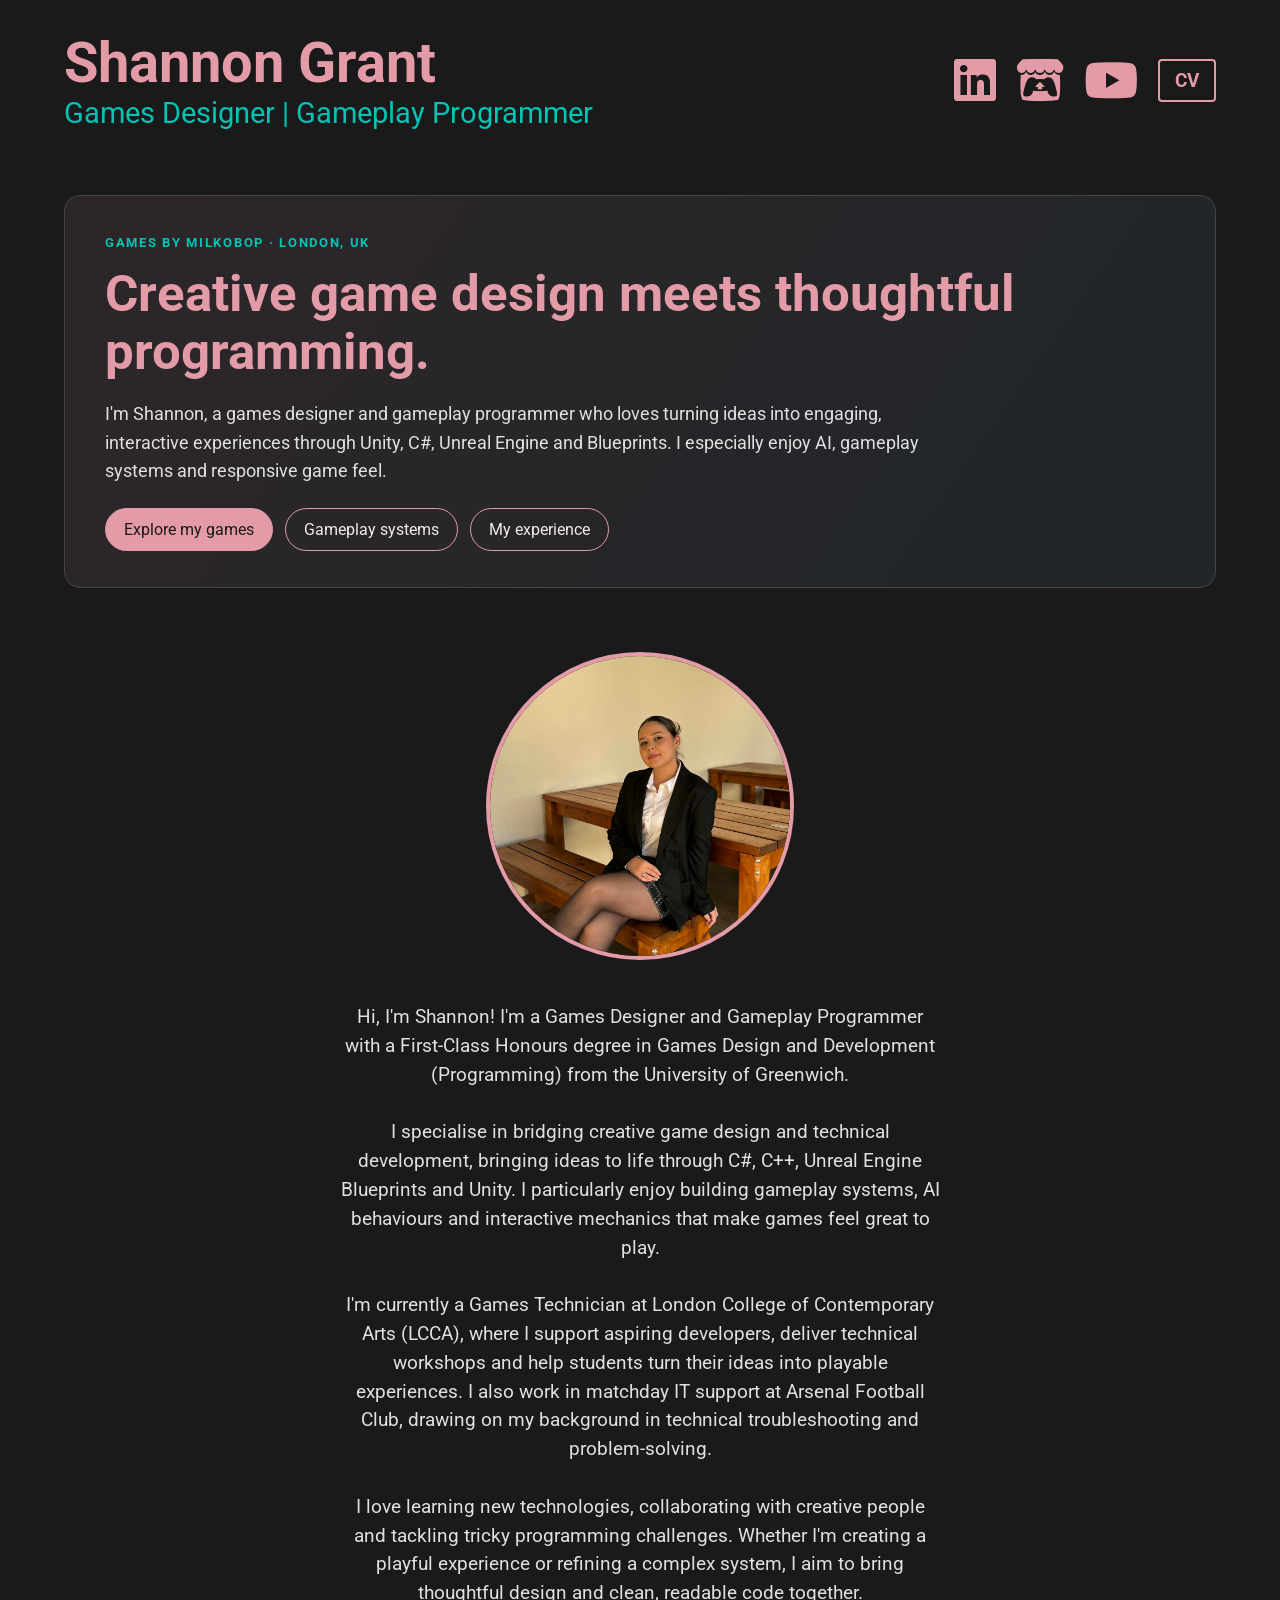
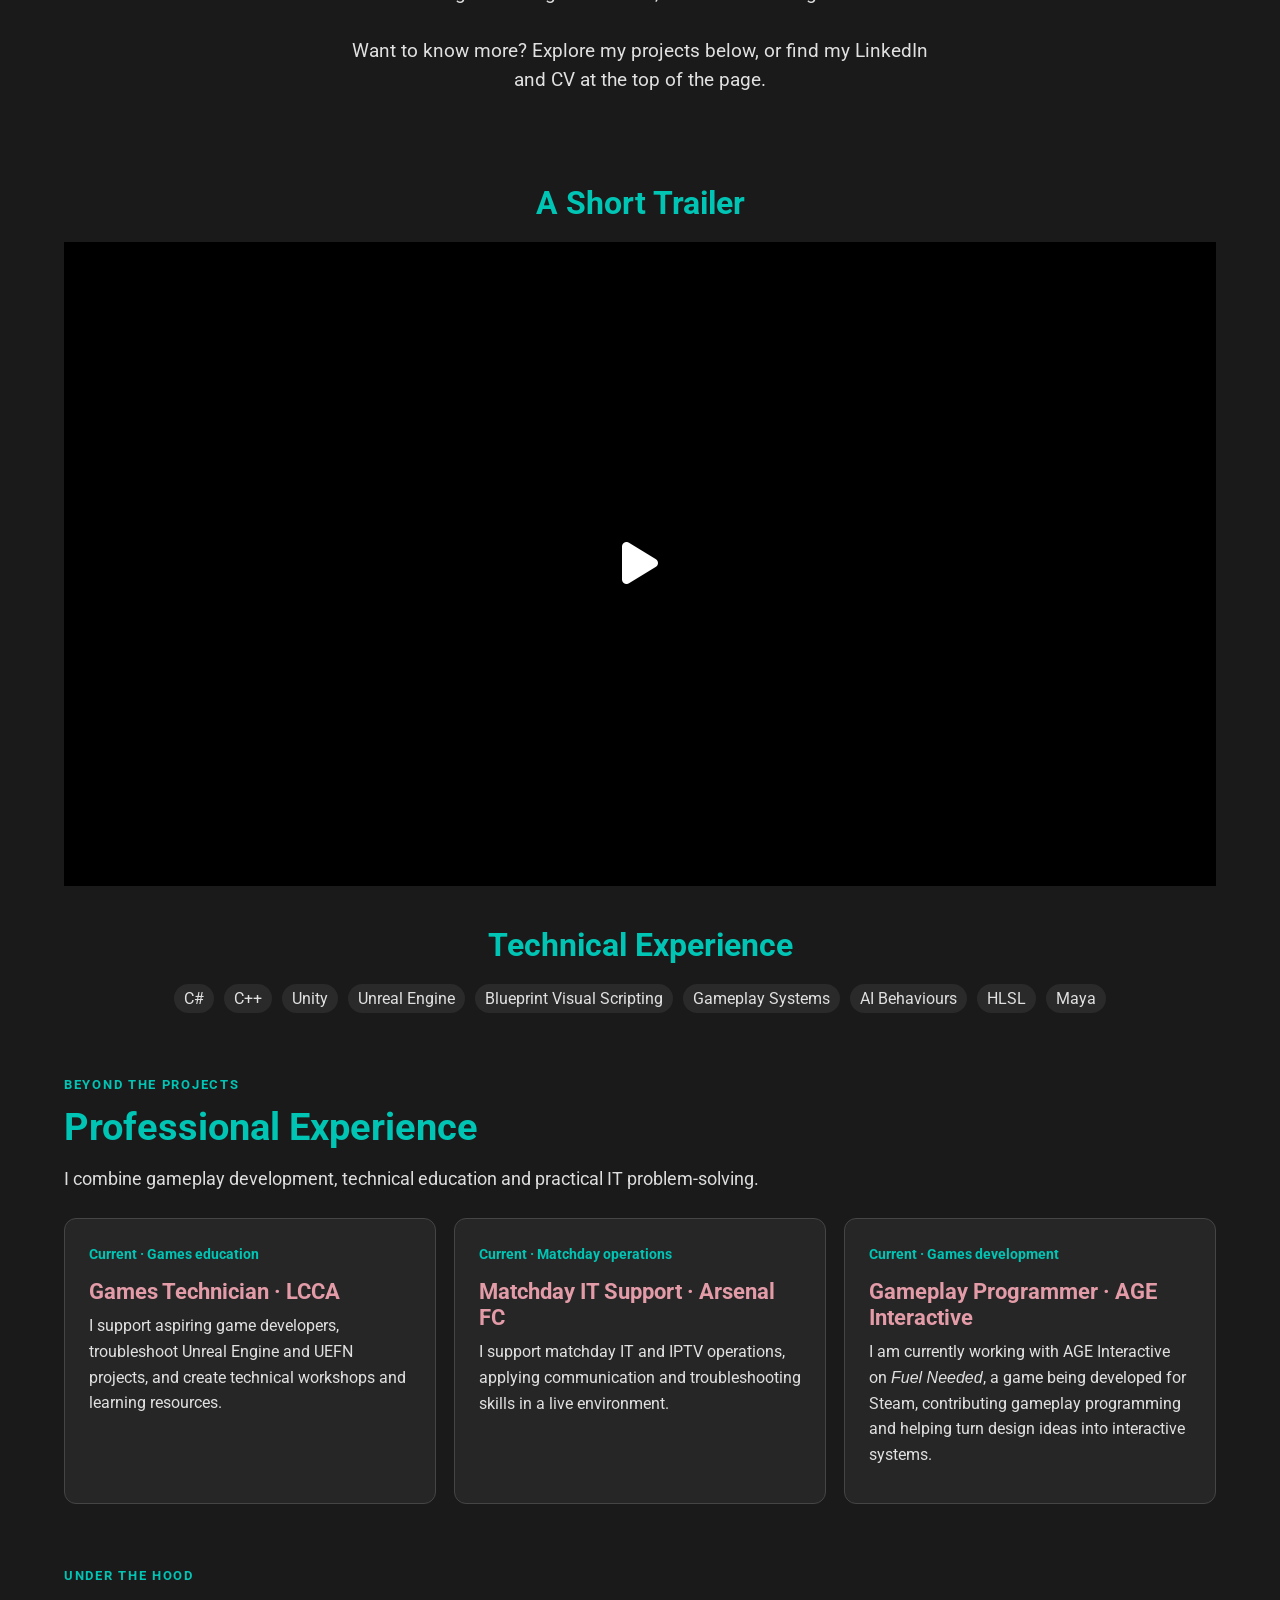
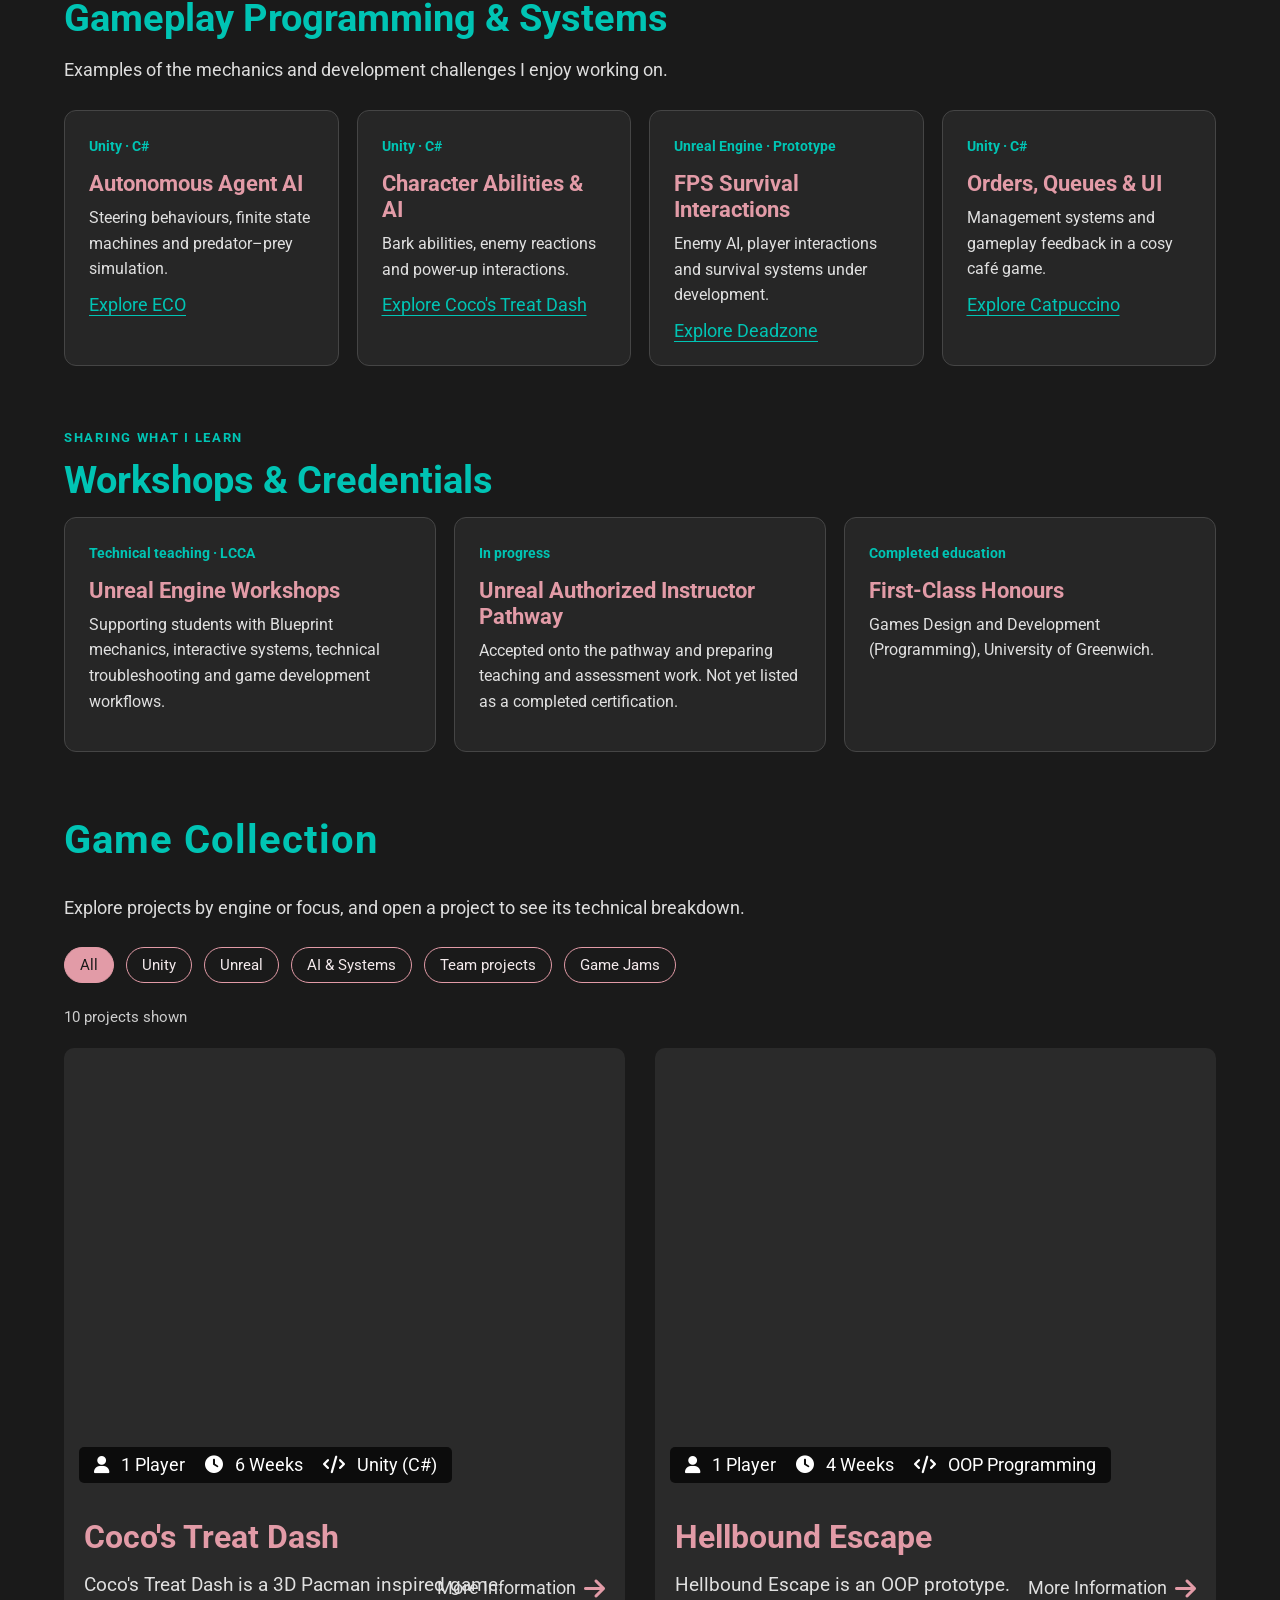
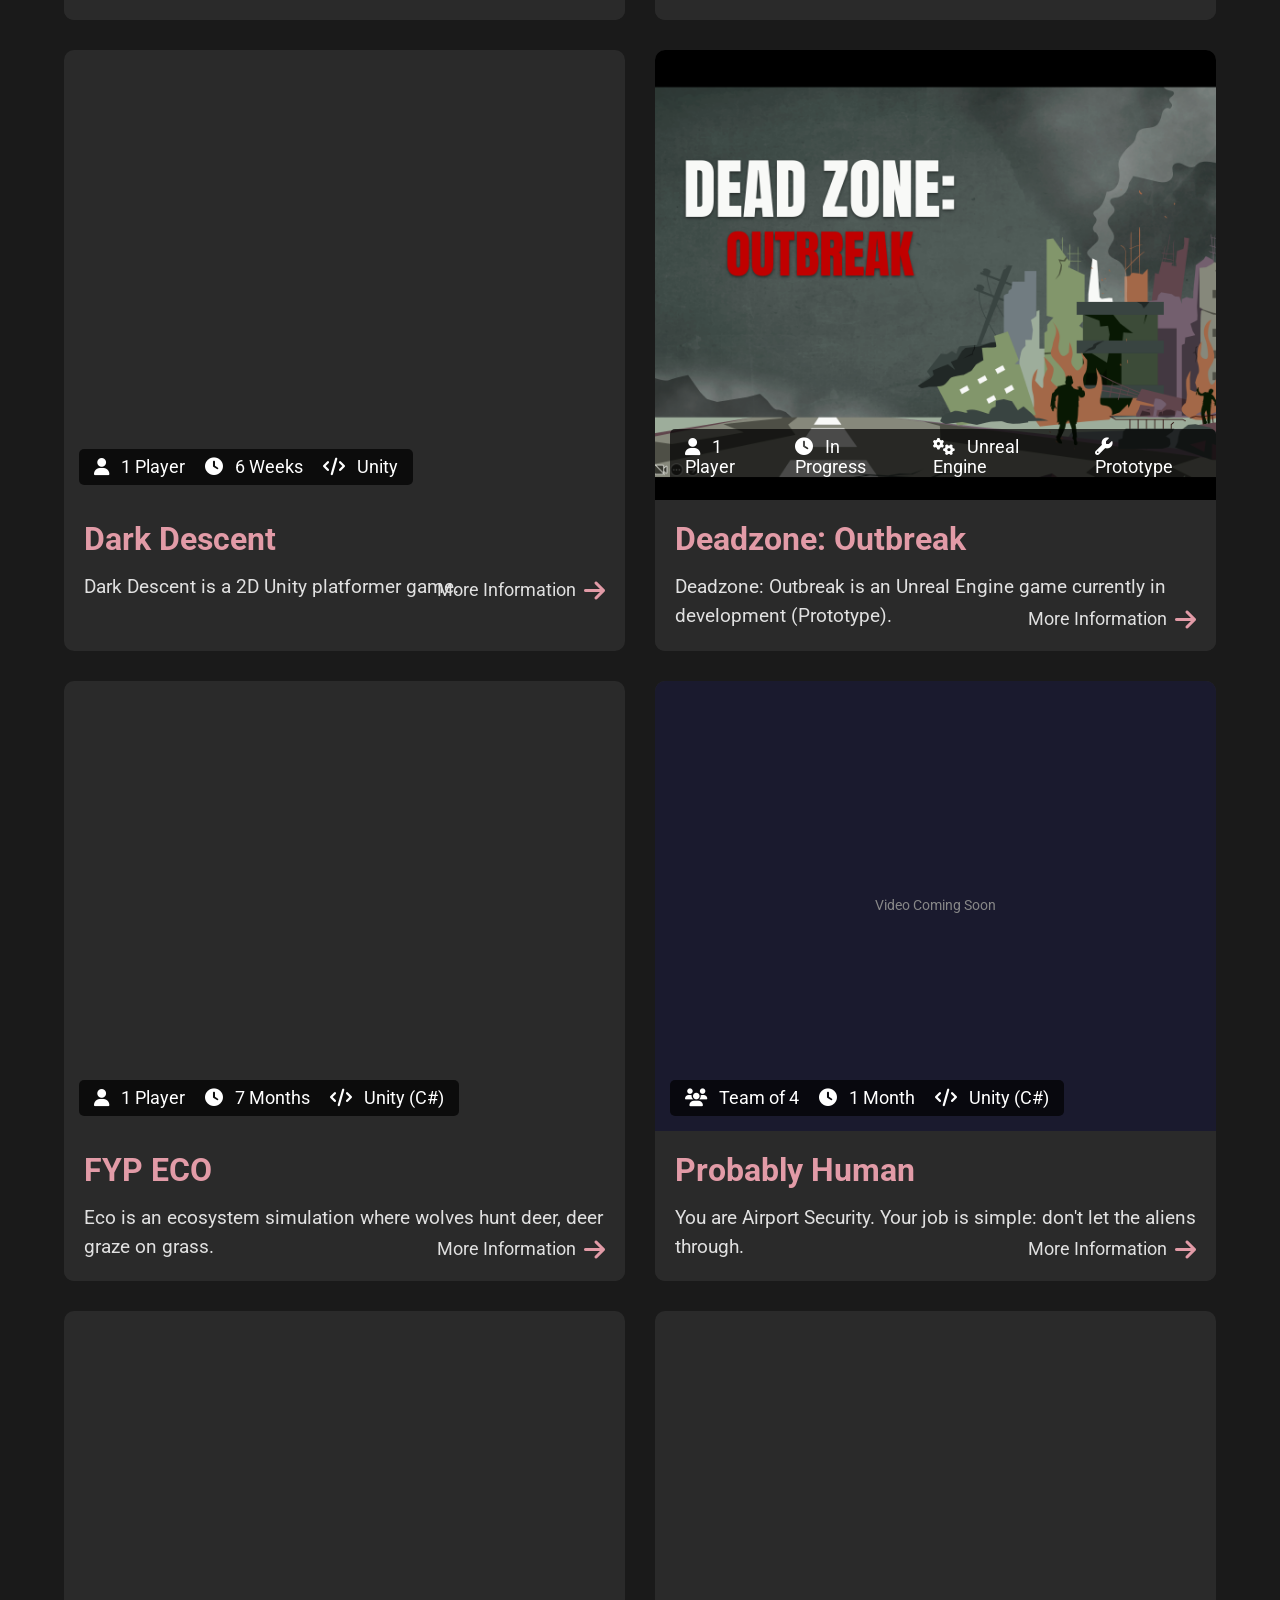
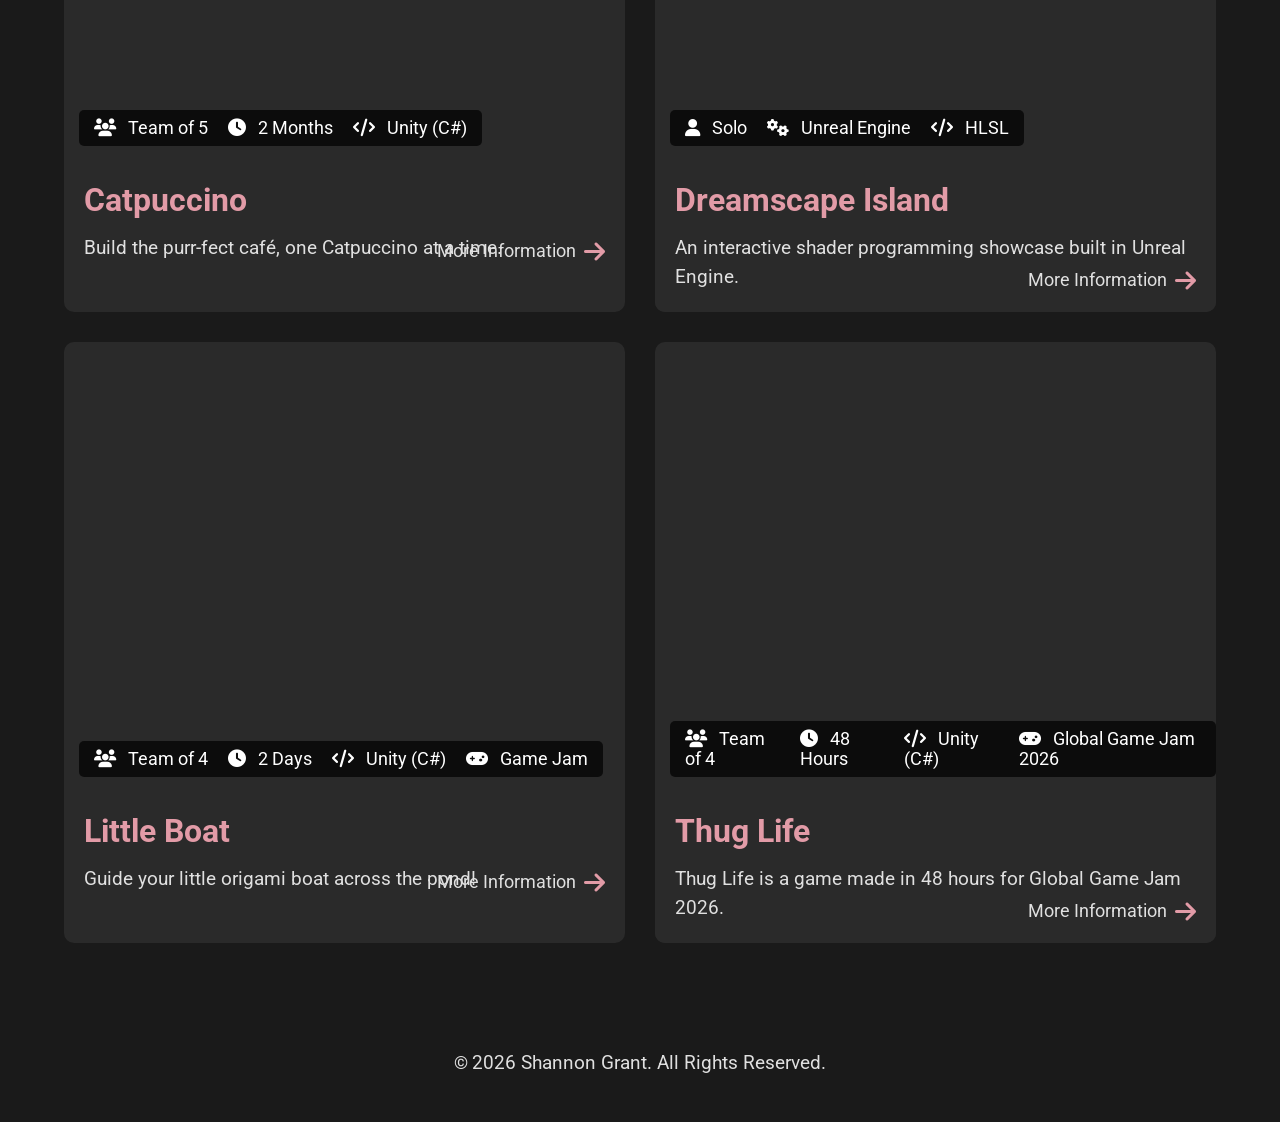
==== commit 49679c35: "Mark AGE Interactive as current and add Game Jams project filter" ====
--- a/index.html
+++ b/index.html
@@ -88,7 +88,7 @@
 <section class="portfolio-section" id="experience"><p class="section-eyebrow">Beyond the projects</p><h2>Professional Experience</h2><p class="portfolio-intro">I combine gameplay development, technical education and practical IT problem-solving.</p><div class="portfolio-cards">
 <article class="portfolio-card"><p class="minor">Current · Games education</p><h3>Games Technician · LCCA</h3><p>I support aspiring game developers, troubleshoot Unreal Engine and UEFN projects, and create technical workshops and learning resources.</p></article>
 <article class="portfolio-card"><p class="minor">Current · Matchday operations</p><h3>Matchday IT Support · Arsenal FC</h3><p>I support matchday IT and IPTV operations, applying communication and troubleshooting skills in a live environment.</p></article>
-<article class="portfolio-card"><p class="minor">Previous · Games development</p><h3>Gameplay Programmer · AGE Interactive</h3><p>Previous professional gameplay programming experience, combining creative ideas with technical implementation.</p></article></div></section>
+<article class="portfolio-card"><p class="minor">Current · Games development</p><h3>Gameplay Programmer · AGE Interactive</h3><p>I am currently working with AGE Interactive on <em>Fuel Needed</em>, a game being developed for Steam, contributing gameplay programming and helping turn design ideas into interactive systems.</p></article></div></section>
 <section class="portfolio-section" id="gameplay-systems"><p class="section-eyebrow">Under the hood</p><h2>Gameplay Programming &amp; Systems</h2><p class="portfolio-intro">Examples of the mechanics and development challenges I enjoy working on.</p><div class="portfolio-cards">
 <article class="portfolio-card"><p class="minor">Unity · C#</p><h3>Autonomous Agent AI</h3><p>Steering behaviours, finite state machines and predator–prey simulation.</p><a href="FYP_ECO.html#technical-breakdown">Explore ECO</a></article>
 <article class="portfolio-card"><p class="minor">Unity · C#</p><h3>Character Abilities &amp; AI</h3><p>Bark abilities, enemy reactions and power-up interactions.</p><a href="Coco's Treat Dash.html#technical-breakdown">Explore Coco's Treat Dash</a></article>
@@ -101,7 +101,7 @@
   <!-- Game Collection Section -->
   <section class="game-collection" id="projects">
     <h2>Game Collection</h2>
-    <p class="portfolio-intro">Explore projects by engine or focus, and open a project to see its technical breakdown.</p><div class="project-filters" role="group" aria-label="Filter projects"><button class="filter-button" type="button" data-project-filter="all" aria-pressed="true">All</button><button class="filter-button" type="button" data-project-filter="unity" aria-pressed="false">Unity</button><button class="filter-button" type="button" data-project-filter="unreal" aria-pressed="false">Unreal</button><button class="filter-button" type="button" data-project-filter="ai" aria-pressed="false">AI &amp; Systems</button><button class="filter-button" type="button" data-project-filter="team" aria-pressed="false">Team projects</button></div><p class="game-count" data-project-count aria-live="polite"></p>
+    <p class="portfolio-intro">Explore projects by engine or focus, and open a project to see its technical breakdown.</p><div class="project-filters" role="group" aria-label="Filter projects"><button class="filter-button" type="button" data-project-filter="all" aria-pressed="true">All</button><button class="filter-button" type="button" data-project-filter="unity" aria-pressed="false">Unity</button><button class="filter-button" type="button" data-project-filter="unreal" aria-pressed="false">Unreal</button><button class="filter-button" type="button" data-project-filter="ai" aria-pressed="false">AI &amp; Systems</button><button class="filter-button" type="button" data-project-filter="team" aria-pressed="false">Team projects</button><button class="filter-button" type="button" data-project-filter="jam" aria-pressed="false">Game Jams</button></div><p class="game-count" data-project-count aria-live="polite"></p>
 <div class="game-grid">
 
       <!-- Card 1: Coco's Treat Dash -->
@@ -319,7 +319,7 @@
       </a>
 
       <!-- Card 9: Little Boat (Game Jam) -->
-      <a href="LittleBoat.html" class="card-with-box" data-categories="unity team">
+      <a href="LittleBoat.html" class="card-with-box" data-categories="unity team jam">
         <div class="card-top">
           <iframe width="100%" height="100%"
             src="https://www.youtube.com/embed/m-3ovWhJ9cg?autoplay=1&mute=1&controls=0&modestbranding=1&rel=0&loop=1&playlist=m-3ovWhJ9cg"
@@ -347,7 +347,7 @@
       </a>
 
       <!-- Card 10: Thug Life (Global Game Jam 2026) -->
-      <a href="ThugLife.html" class="card-with-box" data-categories="unity team">
+      <a href="ThugLife.html" class="card-with-box" data-categories="unity team jam">
         <div class="card-top">
           <iframe width="100%" height="100%"
             src="https://www.youtube.com/embed/WnVXUKbKDXo?autoplay=1&mute=1&controls=0&modestbranding=1&rel=0&loop=1&playlist=WnVXUKbKDXo"
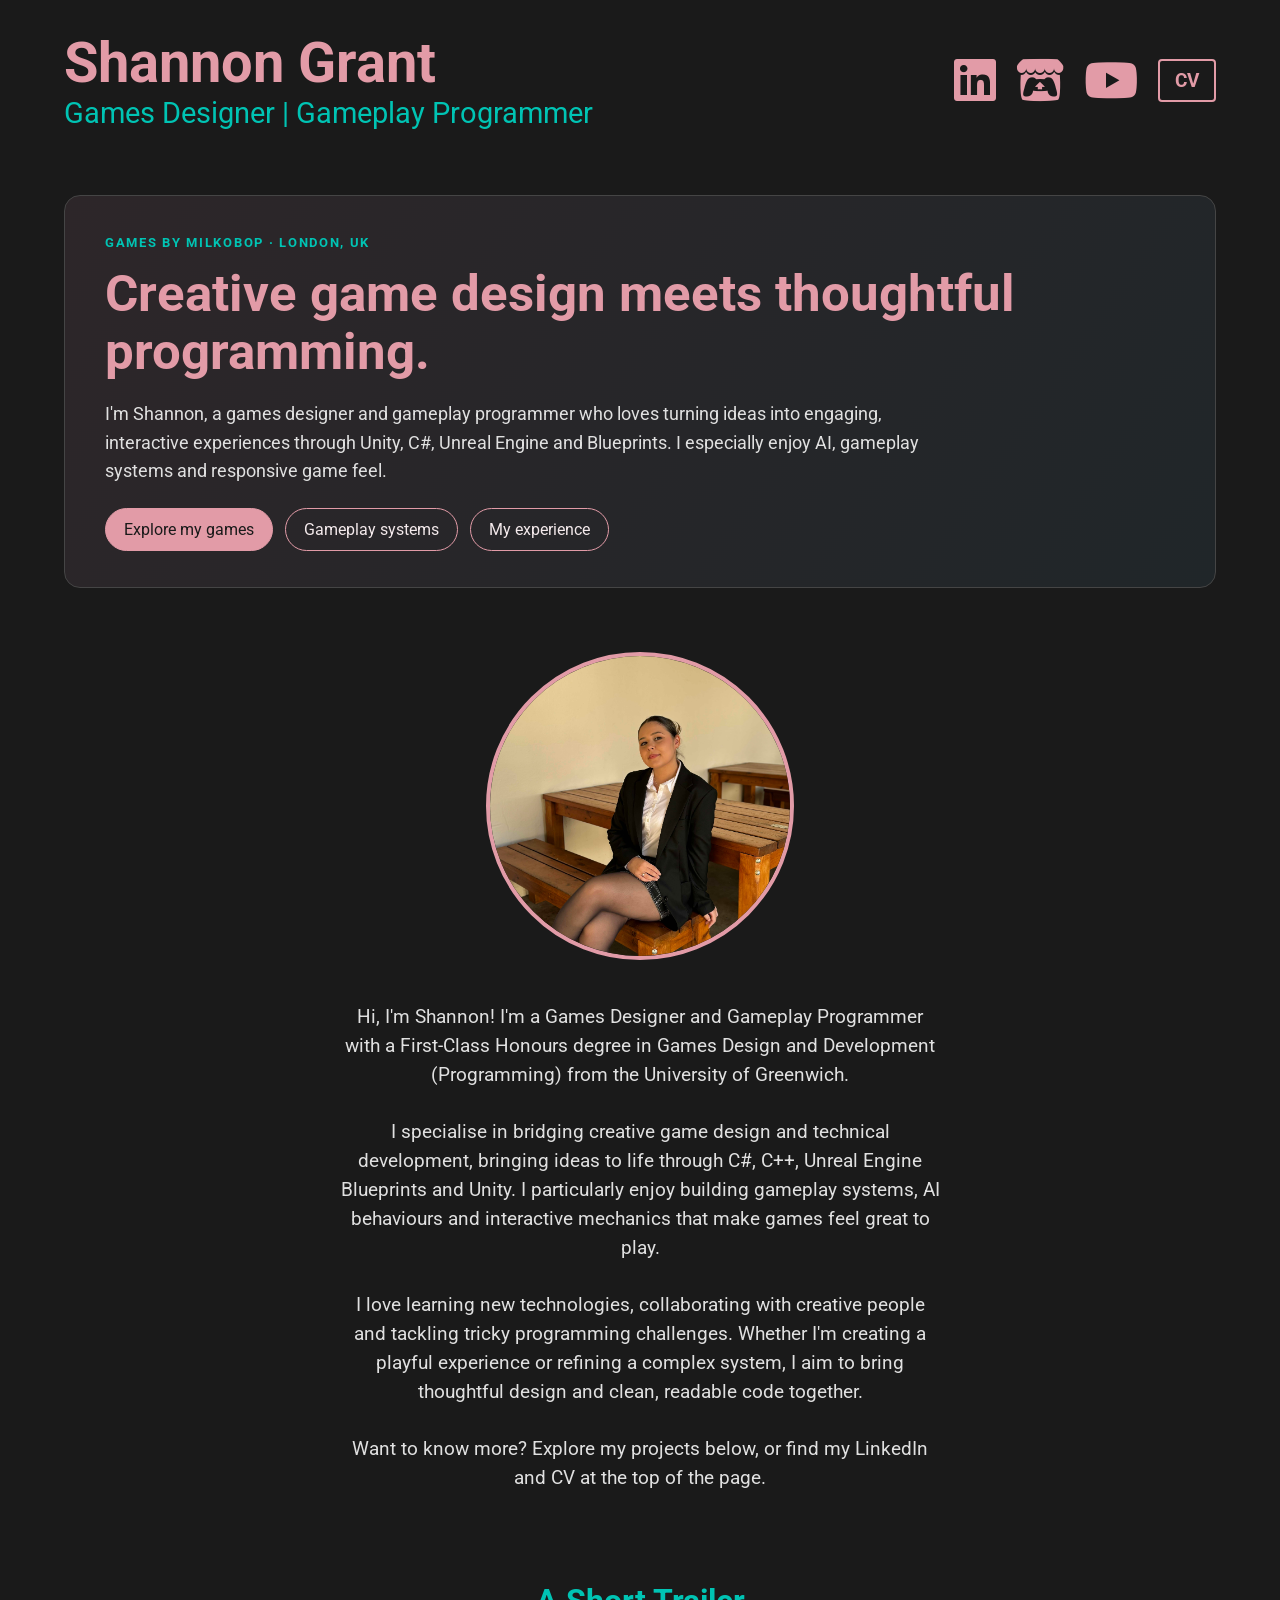
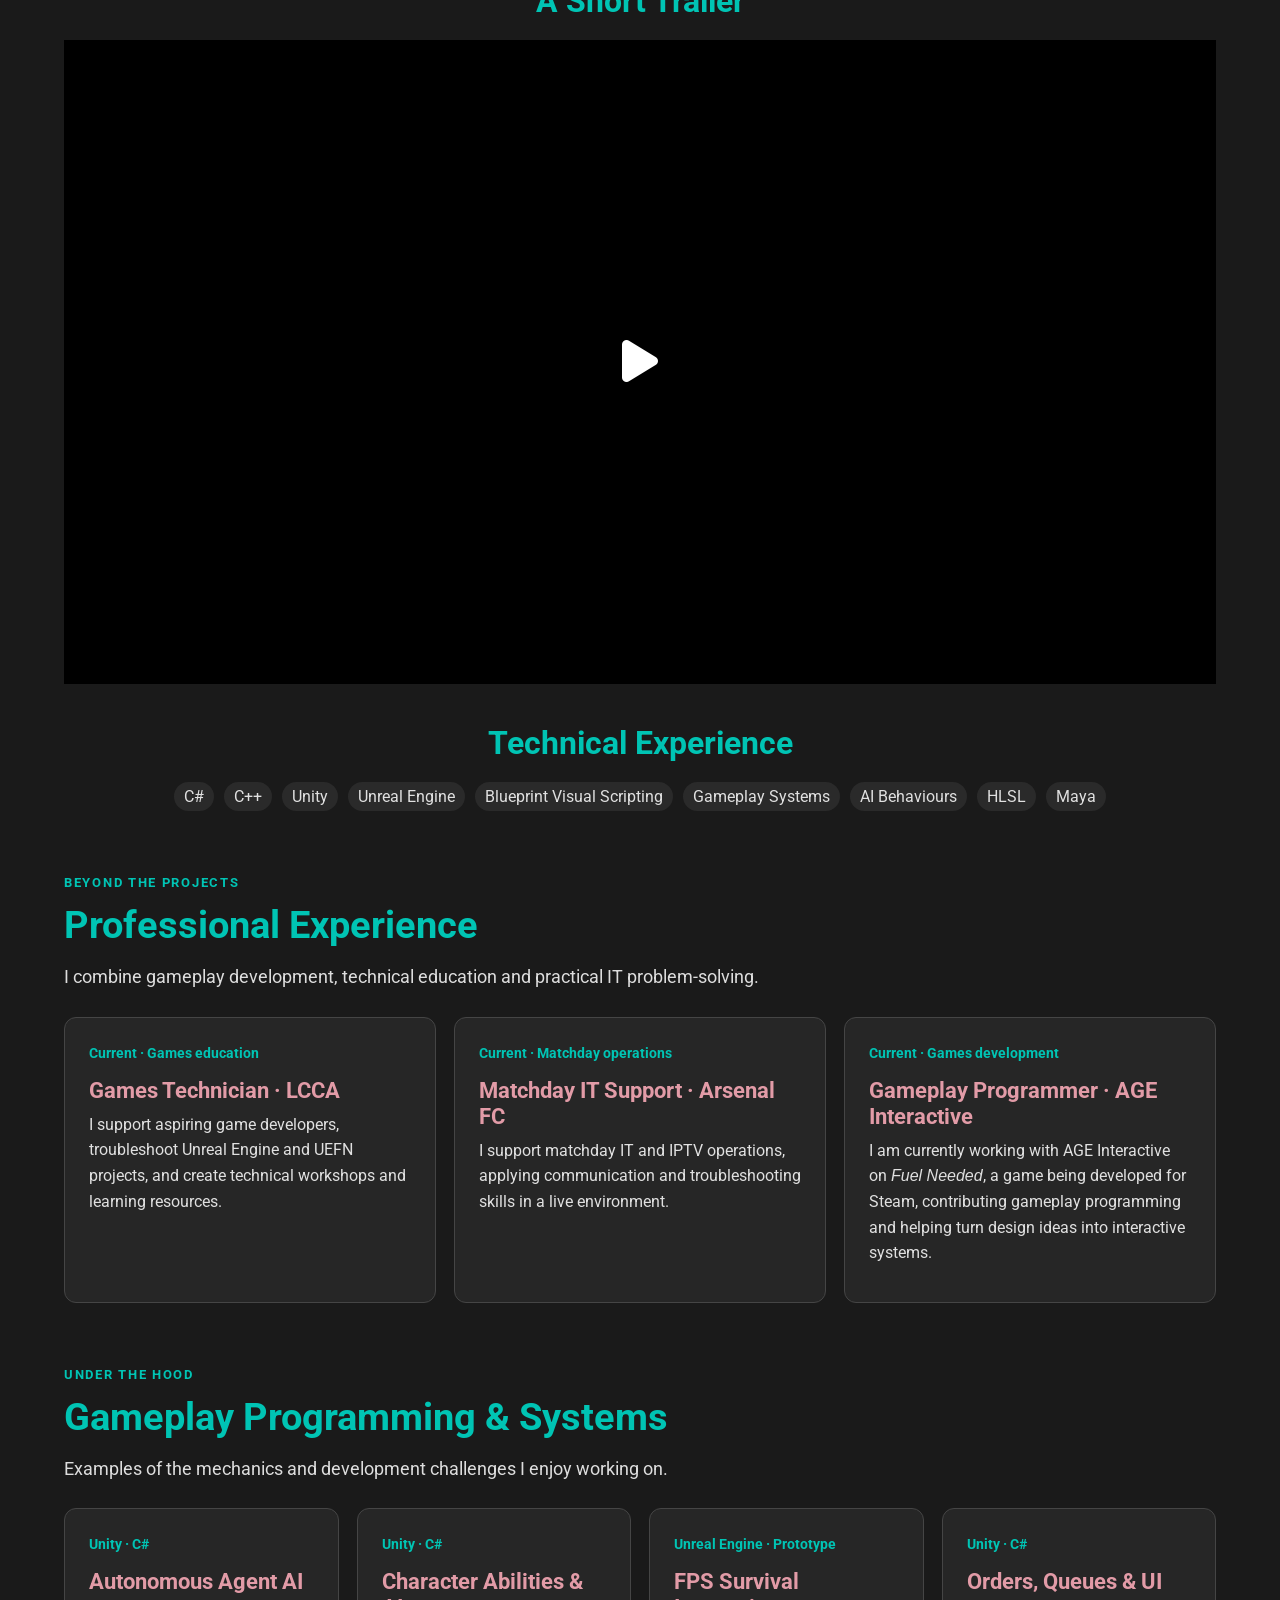
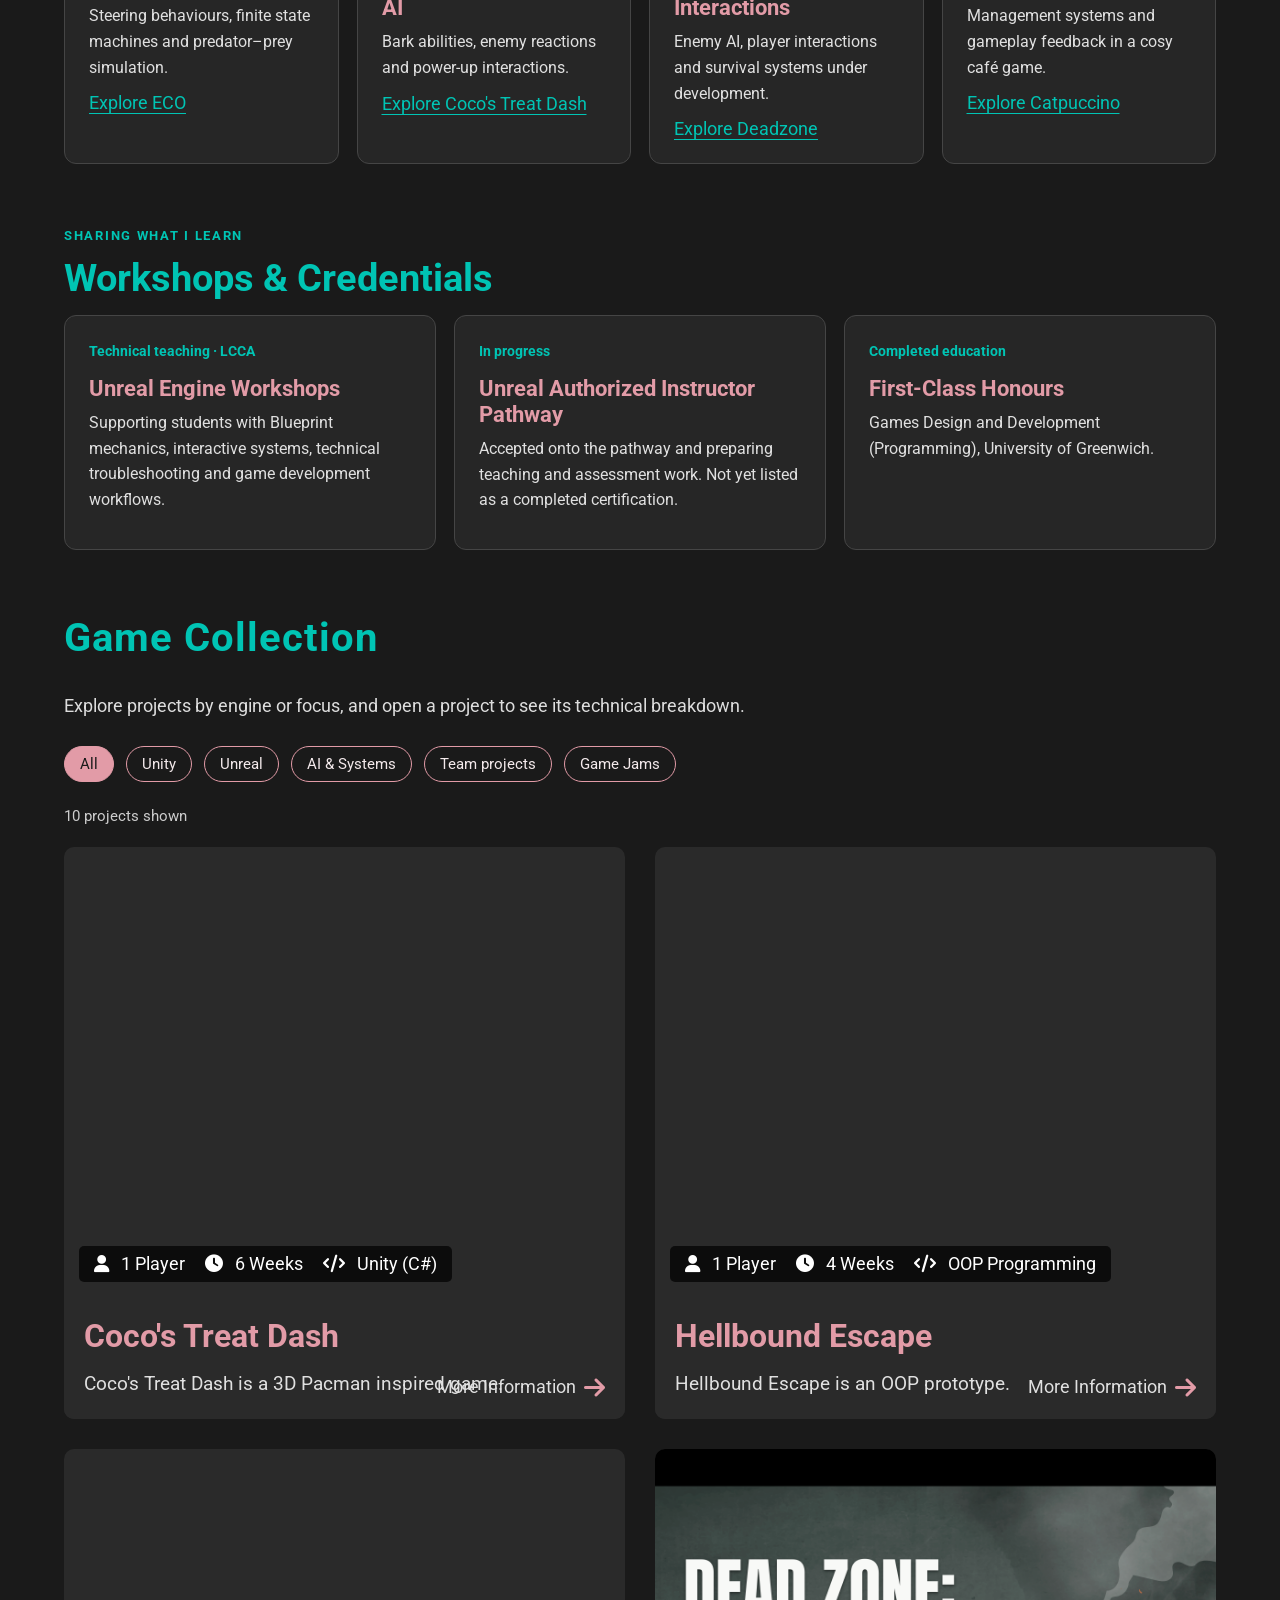
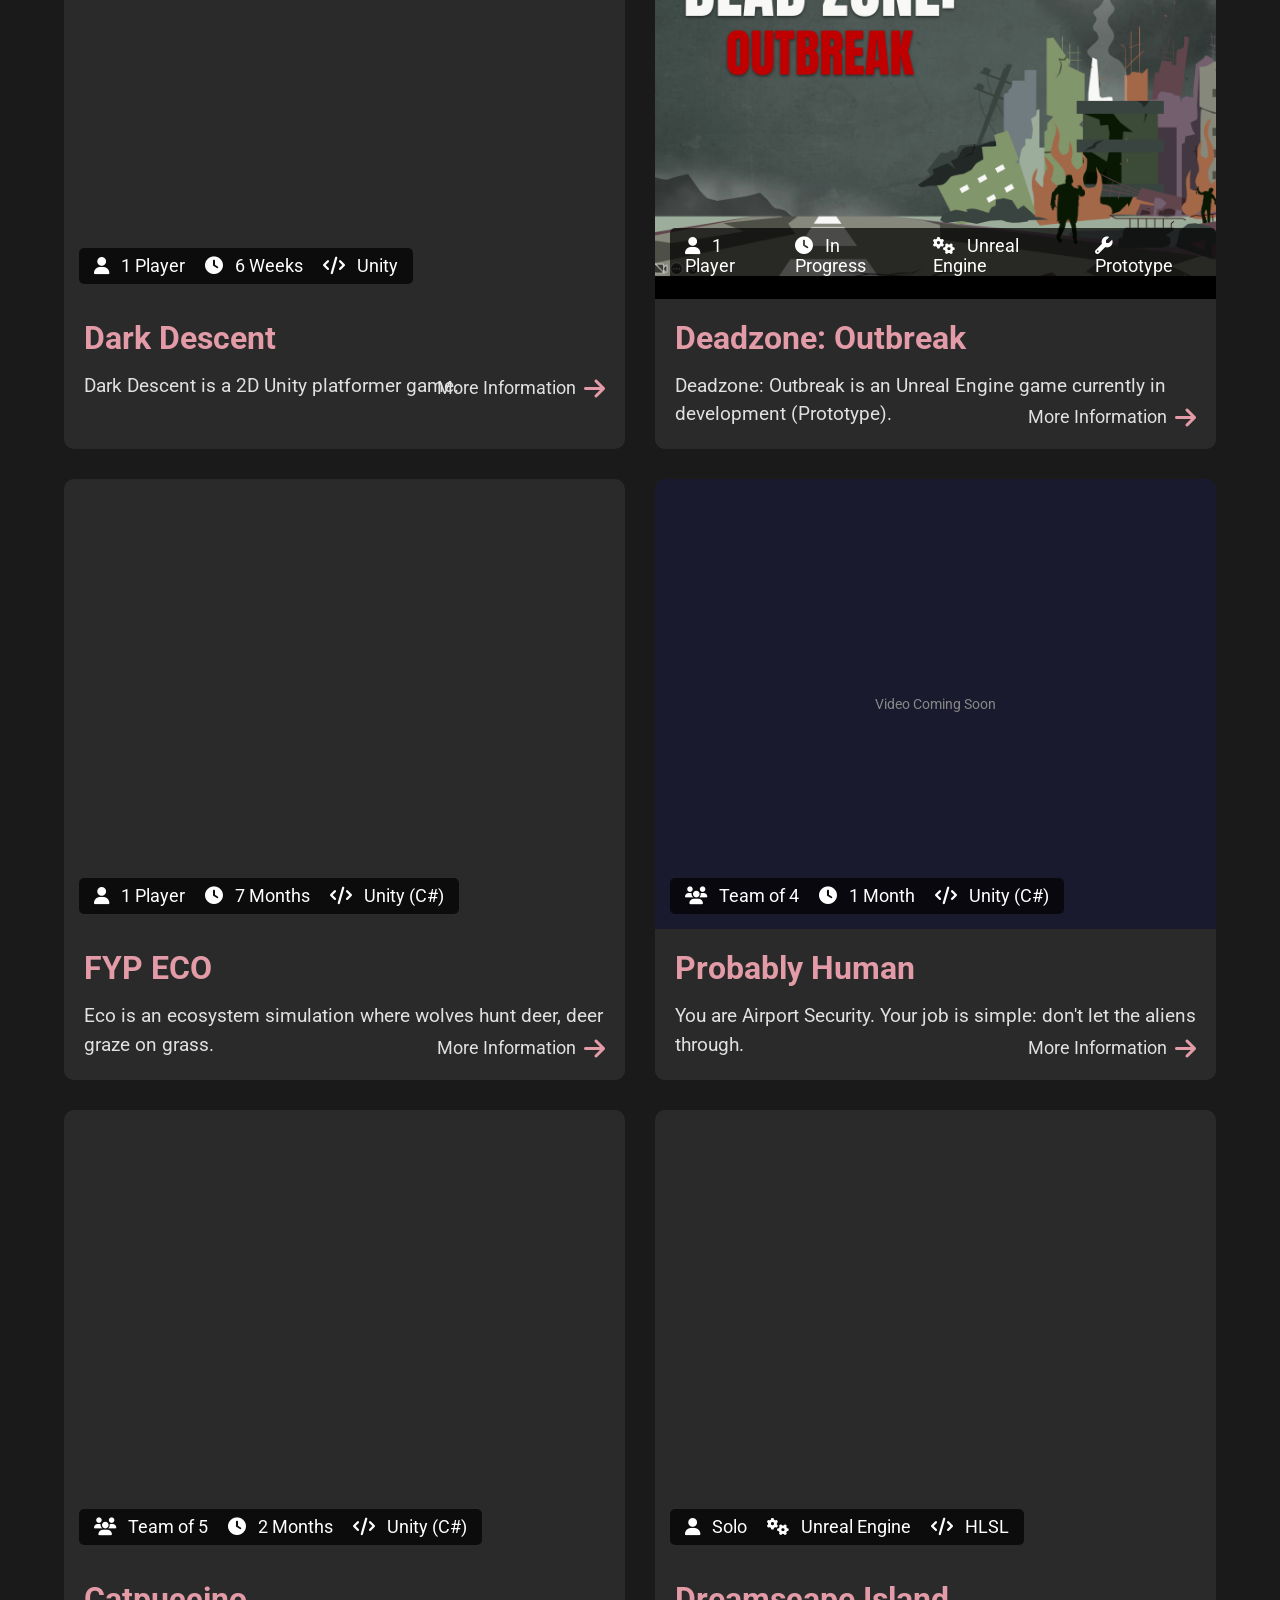
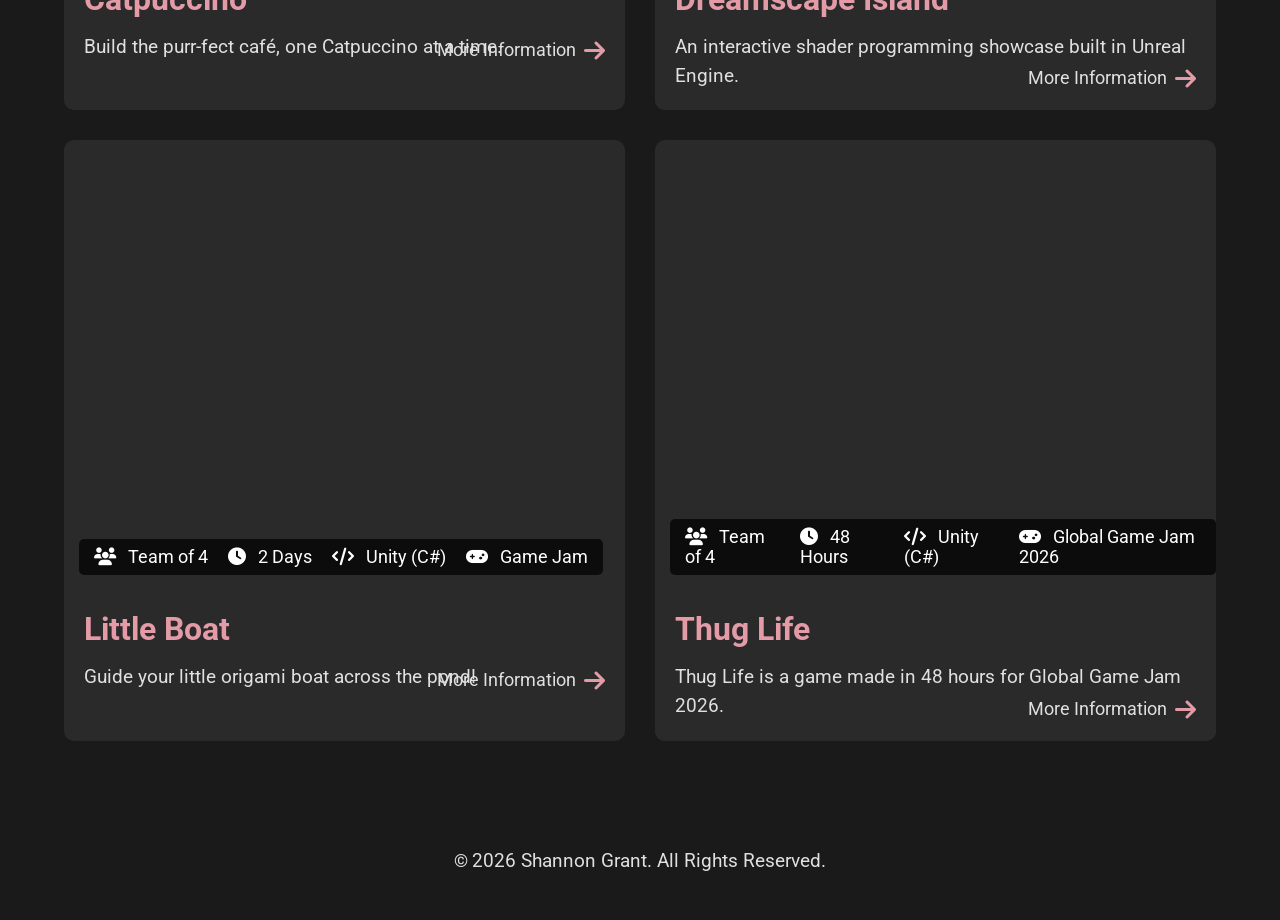
==== commit 6d8633ff: "Remove current employment paragraph from homepage About Me" ====
--- a/index.html
+++ b/index.html
@@ -51,7 +51,7 @@
       <p class="description">
         Hi, I'm Shannon! I'm a Games Designer and Gameplay Programmer with a First-Class Honours degree in Games Design and Development (Programming) from the University of Greenwich.<br><br>
         I specialise in bridging creative game design and technical development, bringing ideas to life through C#, C++, Unreal Engine Blueprints and Unity. I particularly enjoy building gameplay systems, AI behaviours and interactive mechanics that make games feel great to play.<br><br>
-        I'm currently a Games Technician at London College of Contemporary Arts (LCCA), where I support aspiring developers, deliver technical workshops and help students turn their ideas into playable experiences. I also work in matchday IT support at Arsenal Football Club, drawing on my background in technical troubleshooting and problem-solving.<br><br>
+        
         I love learning new technologies, collaborating with creative people and tackling tricky programming challenges. Whether I'm creating a playful experience or refining a complex system, I aim to bring thoughtful design and clean, readable code together.<br><br>
         Want to know more? Explore my projects below, or find my LinkedIn and CV at the top of the page.
       </p>
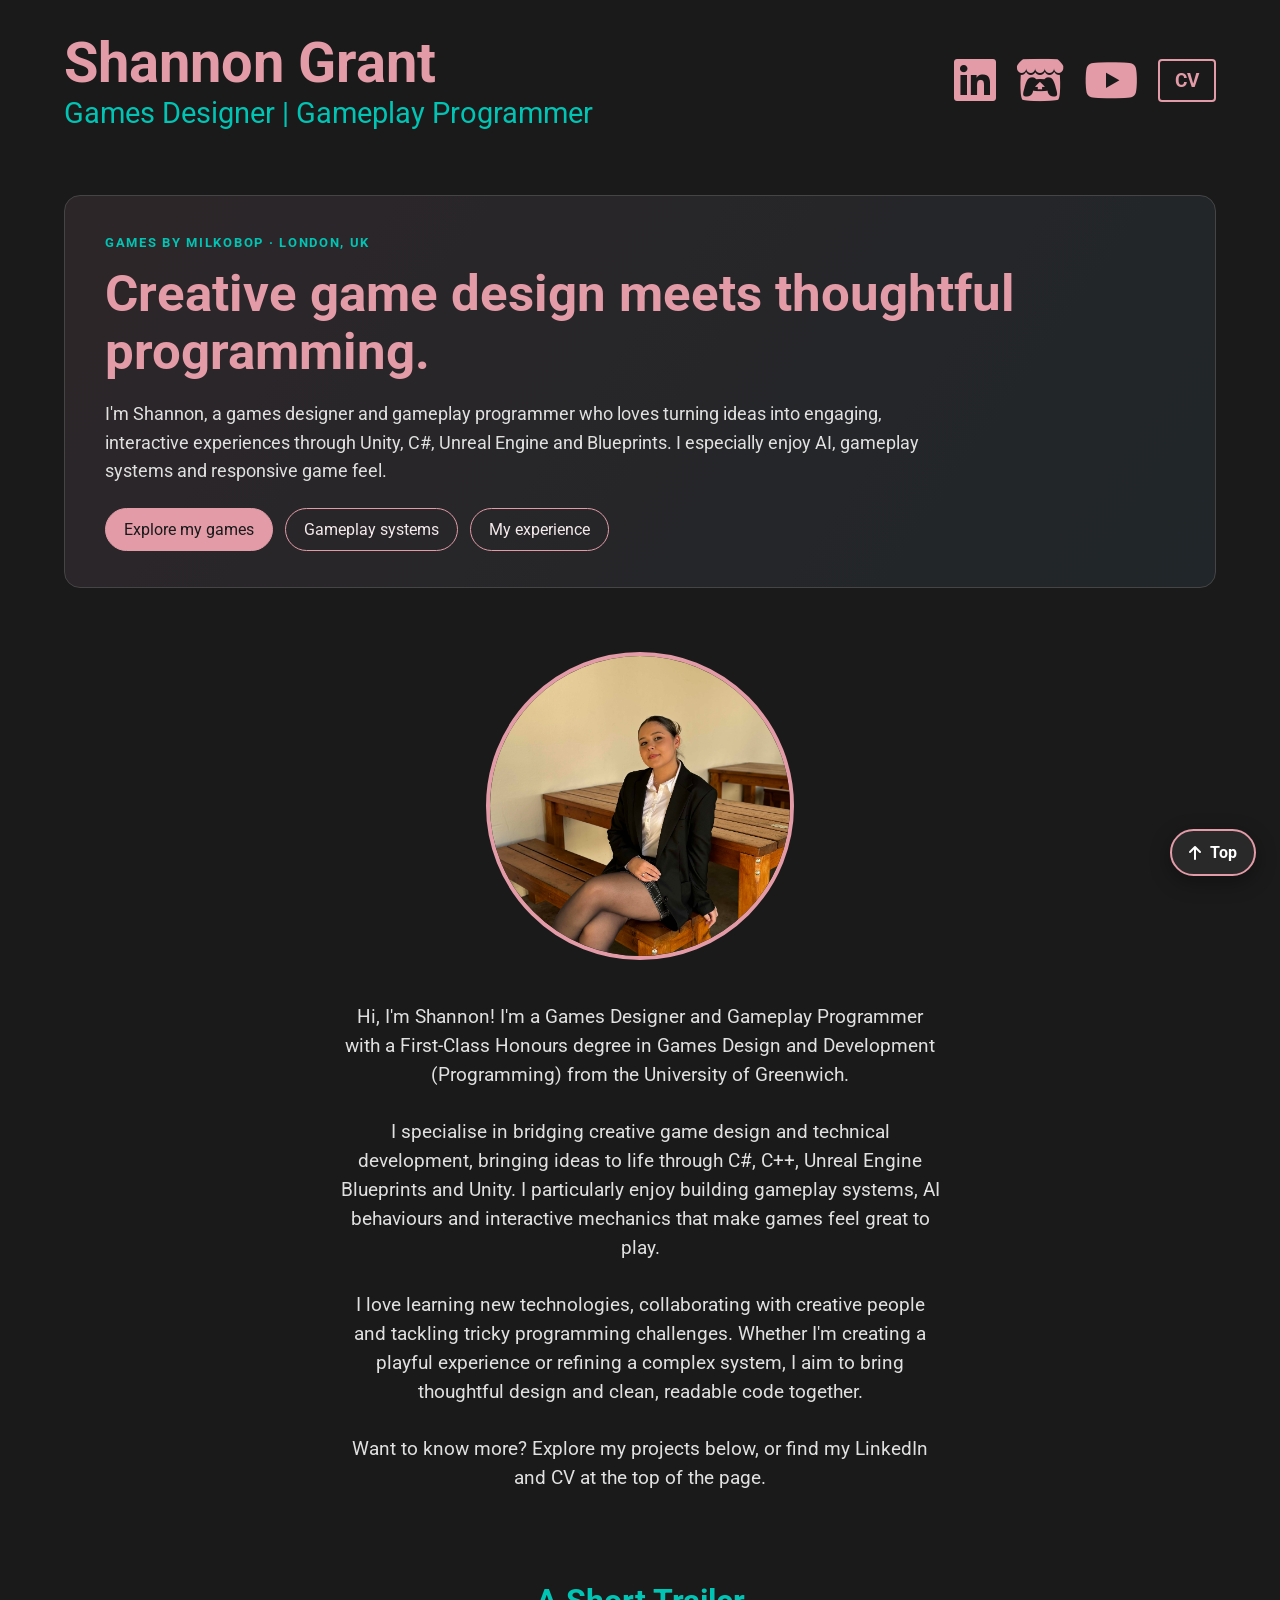
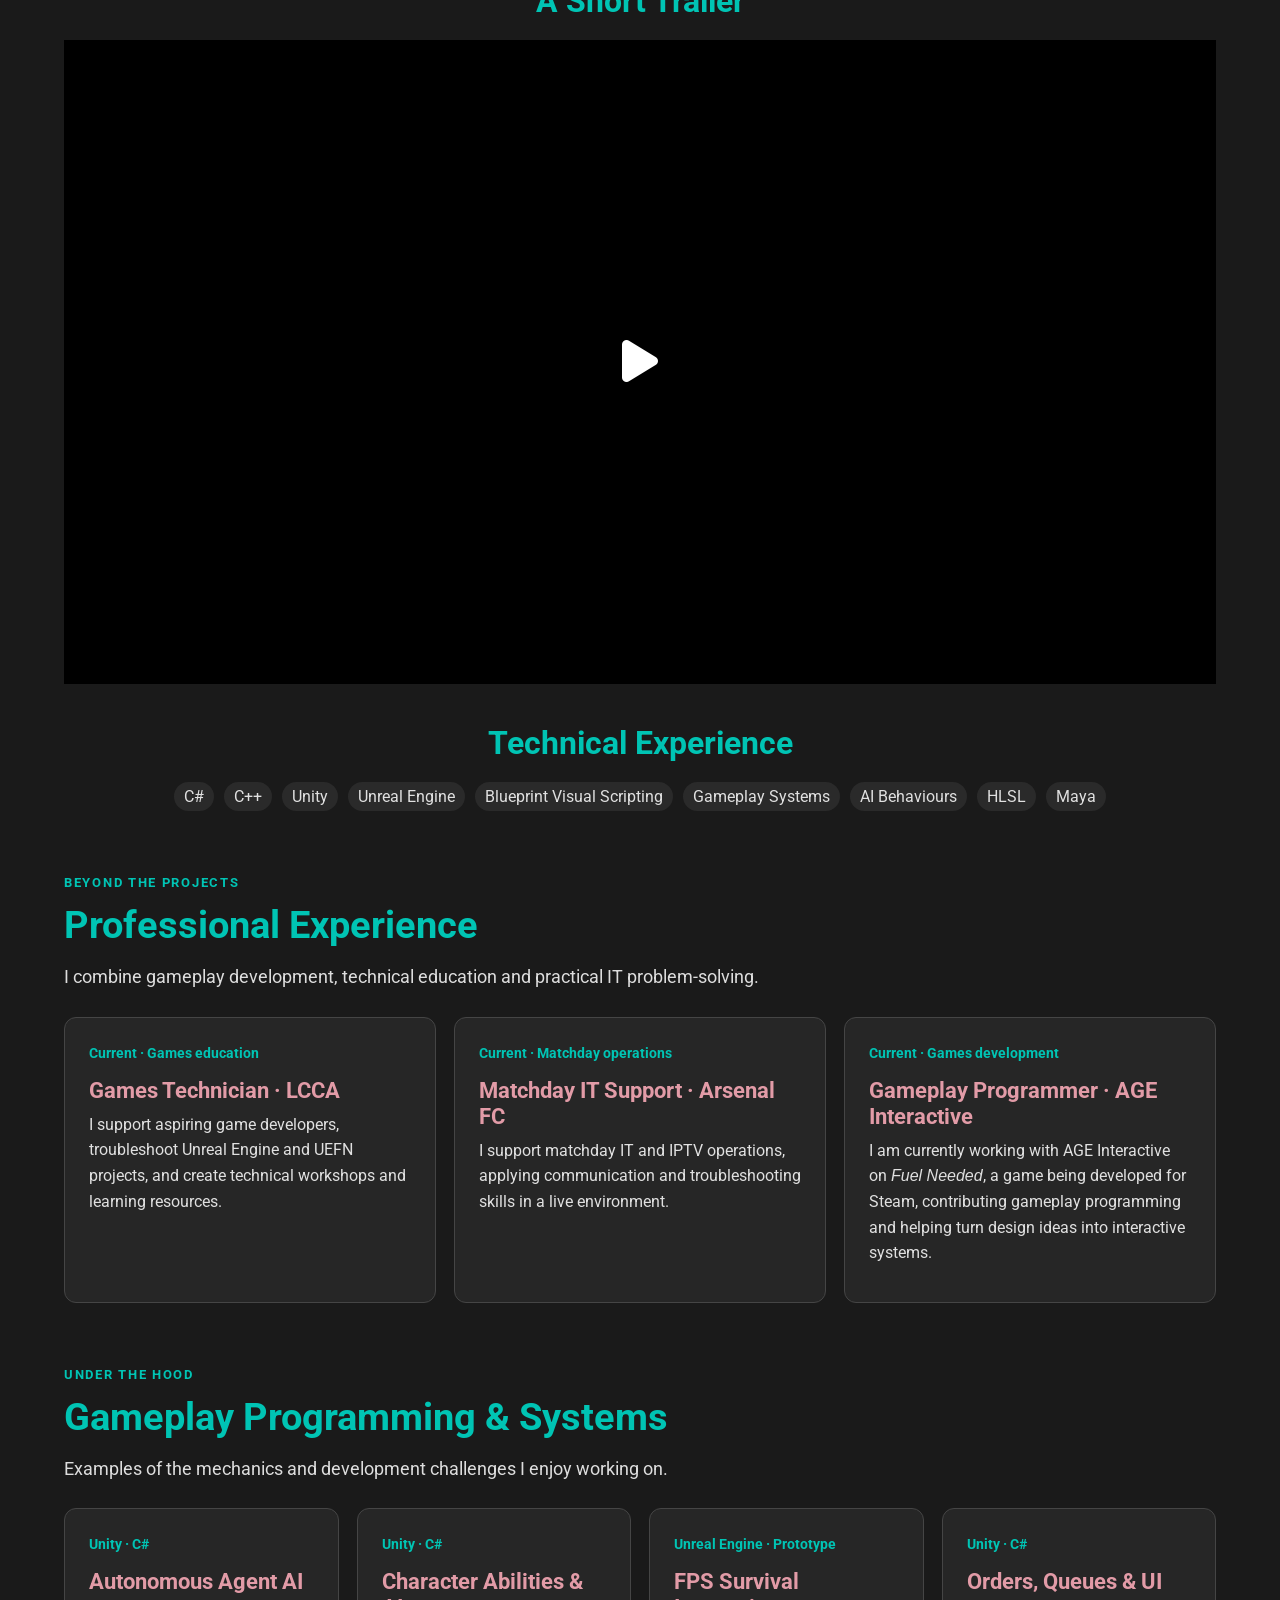
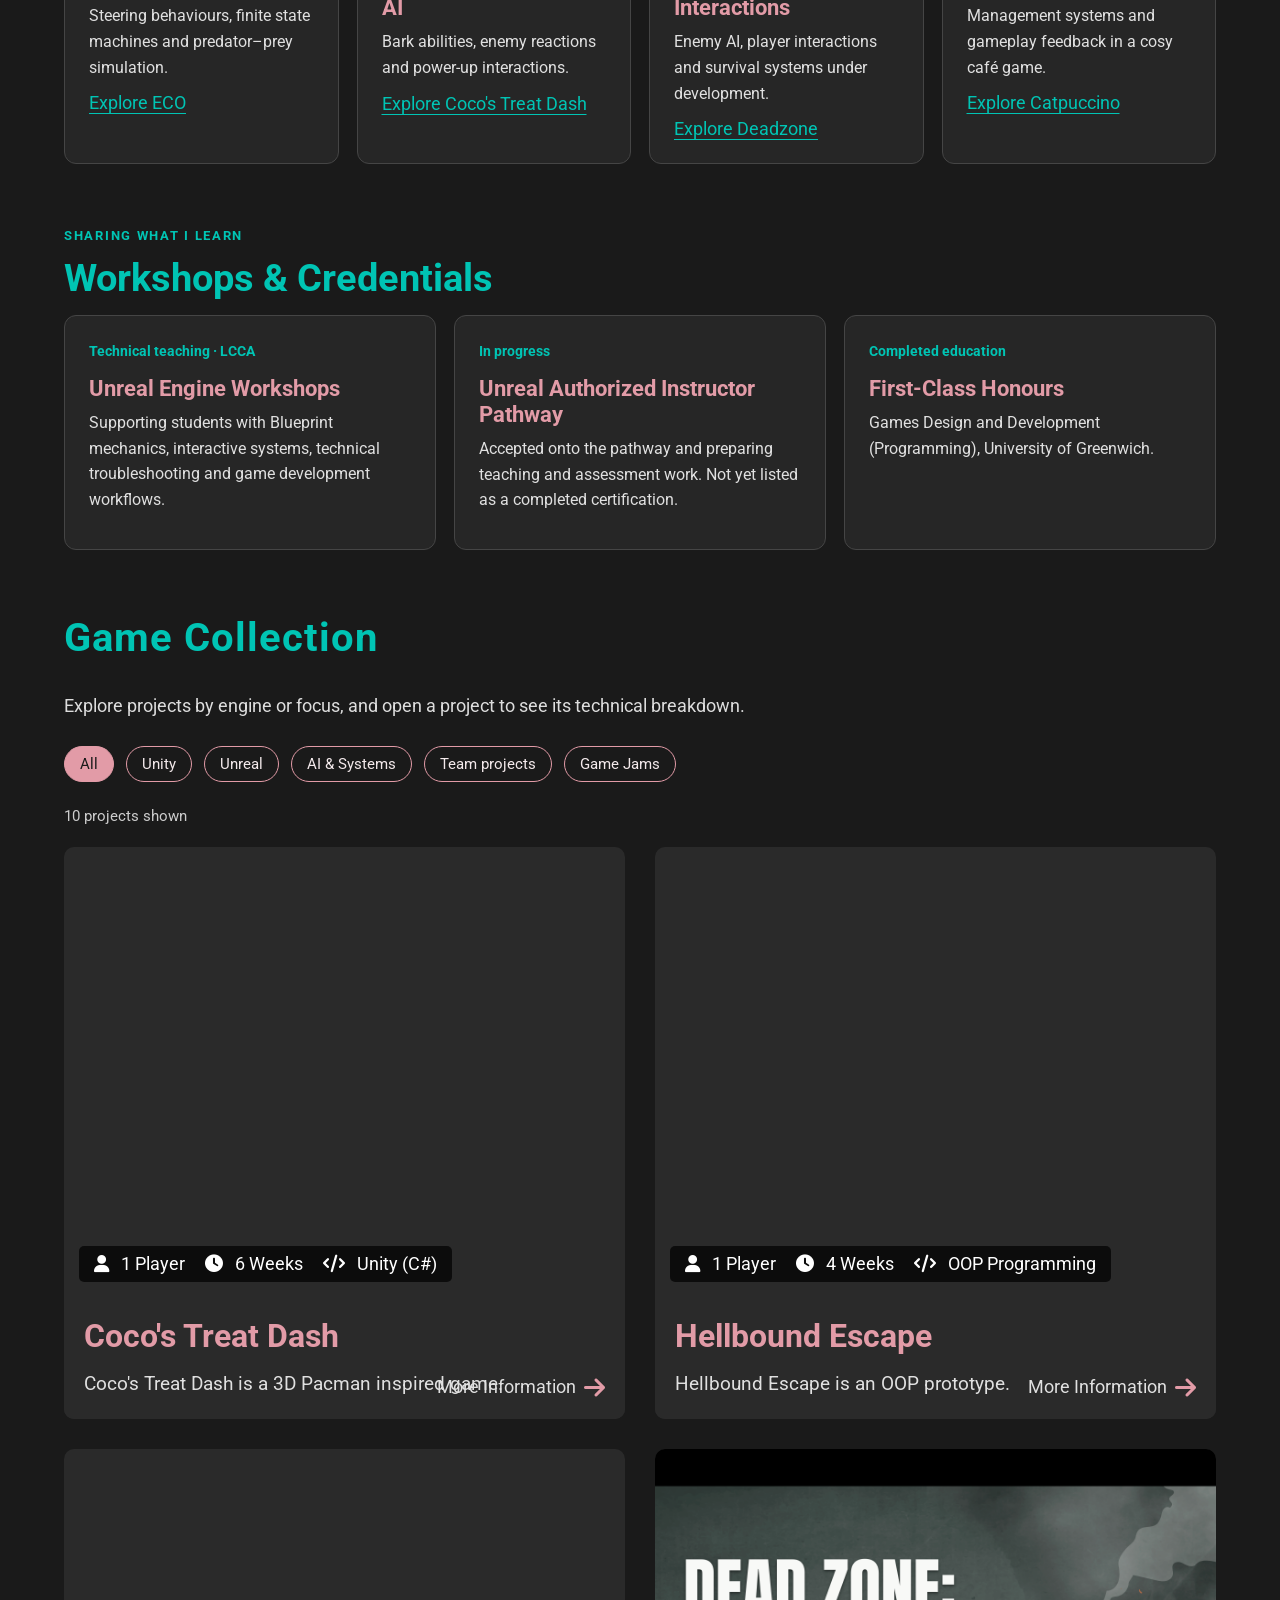
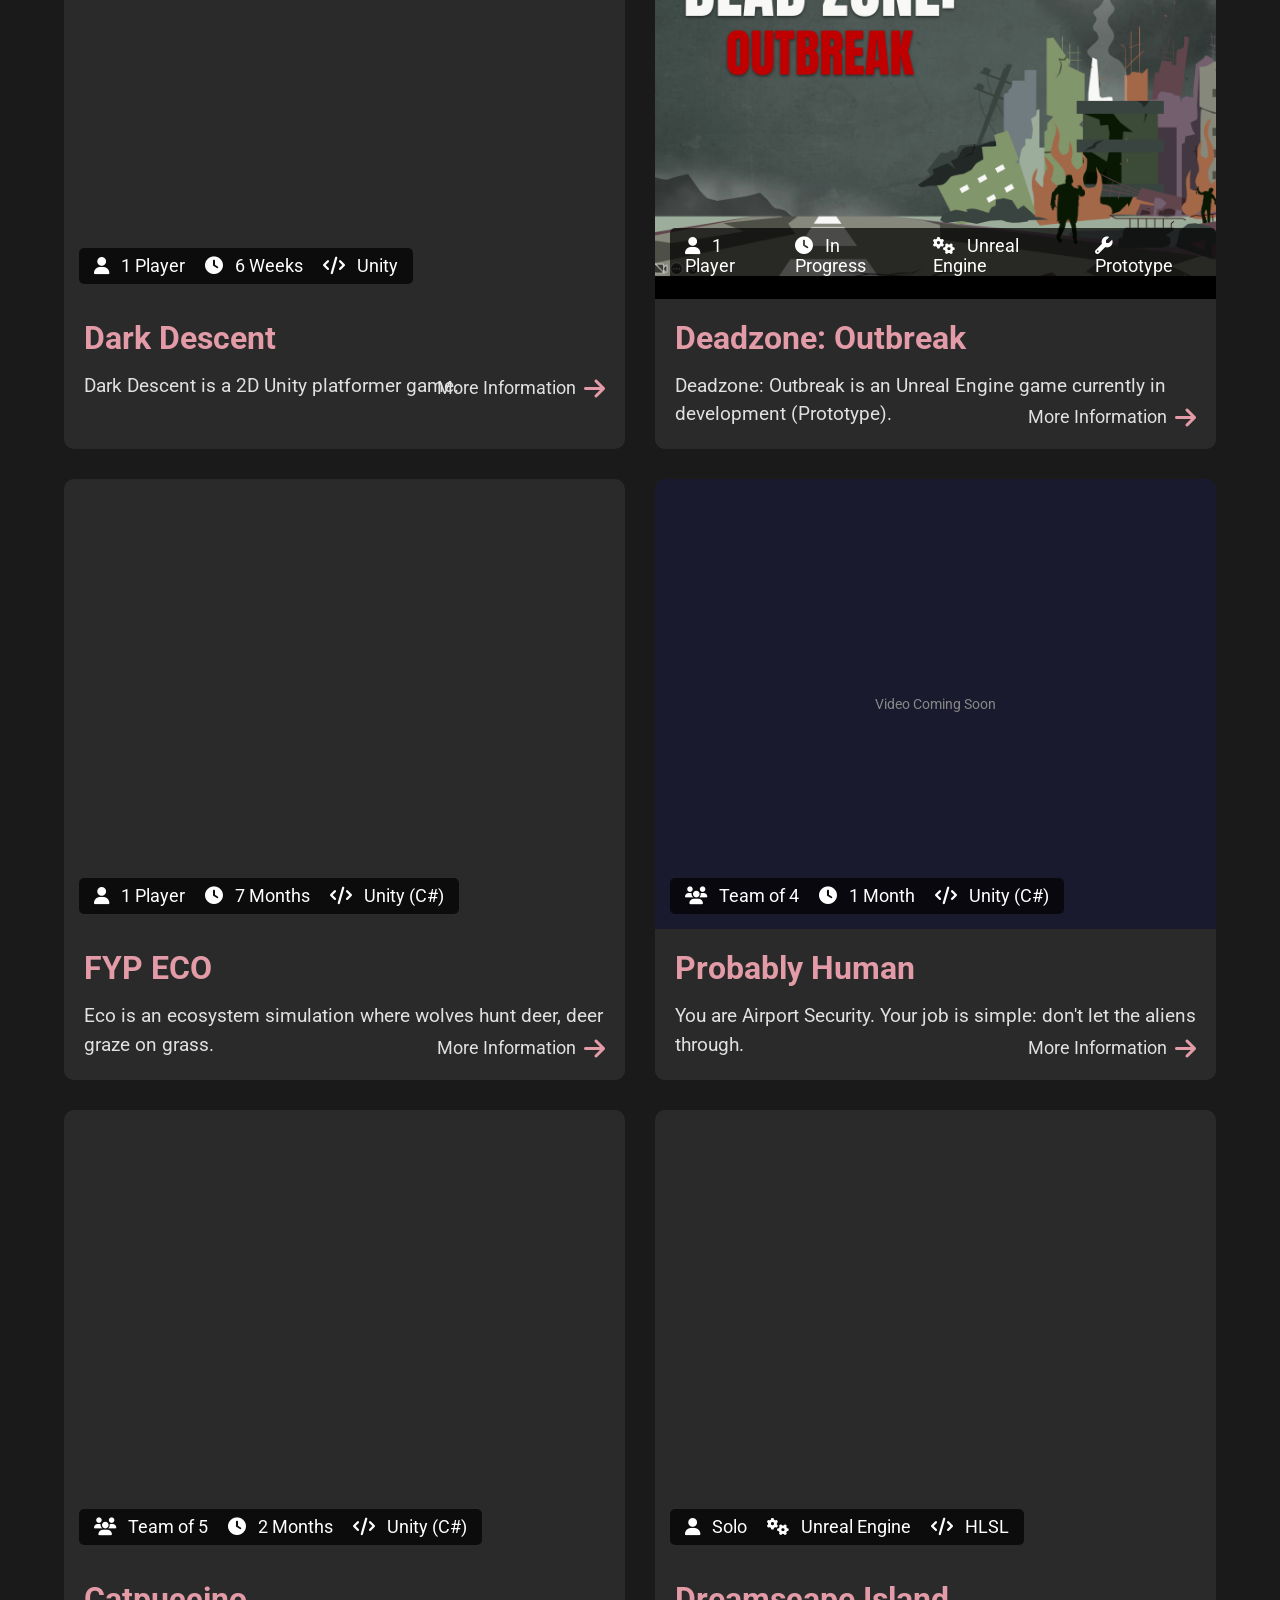
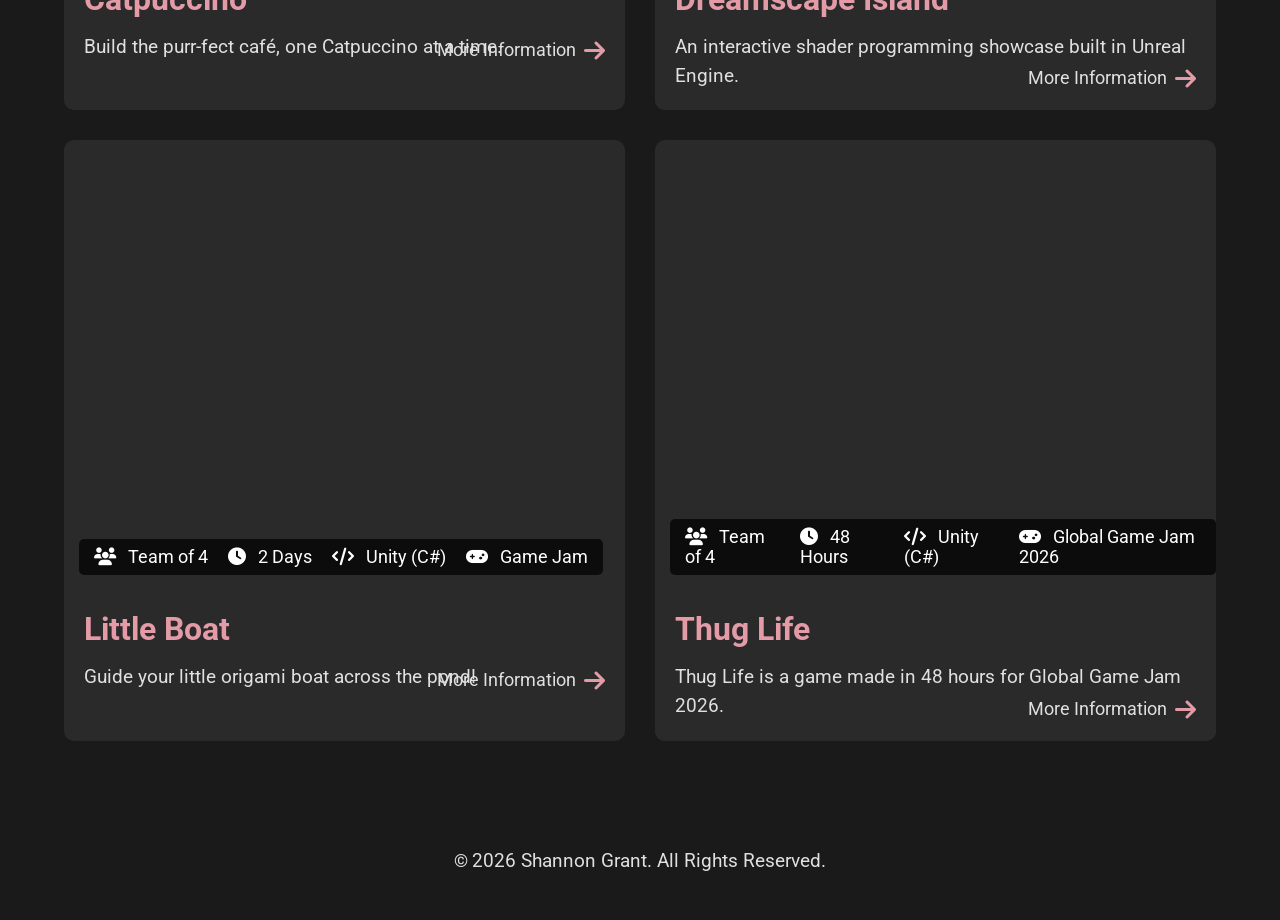
==== commit c7d83c38: "Revert animated cat and restore original back-to-top button" ====
--- a/index.html
+++ b/index.html
@@ -10,7 +10,7 @@
   <link href="https://fonts.googleapis.com/css2?family=Roboto:wght@400;700&display=swap" rel="stylesheet">
   <!-- Link to your custom CSS -->
   <link rel="stylesheet" href="style.css">
-  <link rel="stylesheet" href="portfolio-enhancements.css">
+  <link rel="stylesheet" href="portfolio-enhancements.css?v=backtotop-restored">
   <style>
     /* Inline override if needed */
     .profile-section .description {
@@ -377,11 +377,12 @@
     </div>
   </section>
   
+  <button id="back-to-top" class="back-to-top" type="button" aria-label="Back to top" title="Back to top" hidden><i class="fas fa-arrow-up" aria-hidden="true"></i><span>Top</span></button>
   <footer>
     <p>© <span class="footer-text">2026 Shannon Grant. All Rights Reserved.</span></p>
   </footer>
   
-  <script src="portfolio-enhancements.js" defer></script>
+  <script src="portfolio-enhancements.js?v=backtotop-restored" defer></script>
   <!-- YouTube IFrame API Script for the Homepage Trailer -->
   <script src="https://www.youtube.com/iframe_api"></script>
   <script>
--- a/portfolio-enhancements.css
+++ b/portfolio-enhancements.css
@@ -32,3 +32,34 @@
 .portfolio-hero:focus-within,.portfolio-card:focus-within{outline-offset:3px}
 @media(max-width:768px){.portfolio-hero{margin-top:195px;padding:25px 20px}.portfolio-hero,.portfolio-section{width:92%}.portfolio-cards{grid-template-columns:1fr}.hero-actions{align-items:stretch}.hero-button{justify-content:center}.profile-text-top .title{font-size:1.15rem}.about-me{margin-top:45px}}
 @media(prefers-reduced-motion:reduce){html{scroll-behavior:auto}.hero-button,.filter-button{transition:none}}
+
+/* Floating back-to-top control */
+.back-to-top{position:fixed;right:24px;bottom:24px;z-index:9998;display:flex;align-items:center;gap:9px;padding:12px 17px;border:2px solid var(--milk-pink);border-radius:999px;background:#292929;color:#fff;font:700 1rem Roboto,Arial,sans-serif;box-shadow:0 6px 20px rgba(0,0,0,.35);cursor:pointer;transition:background .2s,transform .2s}
+.back-to-top[hidden]{display:none!important}
+.back-to-top:hover,.back-to-top:focus-visible{background:var(--milk-teal);color:#171717;transform:translateY(-3px);outline-offset:3px}
+@media(max-width:768px){.back-to-top{right:14px;bottom:14px;padding:12px 15px}}
+@media(prefers-reduced-motion:reduce){.back-to-top{transition:none}}
+
+/* Milkobop's animated kitten / Back to Top button. No external assets required. */
+.kitty-top{padding:8px 13px 7px;flex-direction:column;gap:3px;min-width:74px;min-height:88px;overflow:visible;background:#262328;border-color:#e29ba7;isolation:isolate}
+.kitty-top .kitty-label{font-size:.83rem;line-height:1.1;color:#fff}
+.kitty-mascot{position:relative;display:block;width:52px;height:54px;animation:kitty-float 3s ease-in-out infinite}
+.kitty-head{position:absolute;inset:11px 2px 2px;z-index:2;border:2px solid #8c626c;background:#f5c4cb;border-radius:47% 47% 45% 45%;box-shadow:inset 0 -4px 0 #ebb2bd}
+.kitty-ear{position:absolute;top:-12px;width:19px;height:24px;background:#f5c4cb;border:2px solid #8c626c;border-radius:4px 15px 2px 2px;z-index:-1}
+.kitty-ear::after{content:"";position:absolute;inset:5px 4px 3px;background:#df8d9f;border-radius:2px 9px 2px 2px}
+.kitty-ear-left{left:1px;transform:rotate(-17deg)}
+.kitty-ear-right{right:1px;transform:scaleX(-1) rotate(-17deg)}
+.kitty-eye{position:absolute;top:16px;width:6px;height:8px;border-radius:50%;background:#3b3035;transform-origin:center;animation:kitty-blink 5.5s infinite}
+.kitty-eye-left{left:11px}.kitty-eye-right{right:11px}
+.kitty-nose{position:absolute;top:25px;left:50%;width:7px;height:5px;transform:translateX(-50%);background:#9b6172;border-radius:50% 50% 65% 65%}
+.kitty-mouth{position:absolute;top:31px;left:50%;width:10px;height:5px;transform:translateX(-50%);border-bottom:2px solid #9b6172;border-radius:0 0 70% 70%}
+.kitty-cheek{position:absolute;top:27px;width:8px;height:5px;background:#e795a7;border-radius:50%;opacity:.9}
+.kitty-cheek-left{left:5px}.kitty-cheek-right{right:5px}
+.kitty-tail{position:absolute;right:-11px;bottom:7px;width:15px;height:31px;border:6px solid #f5c4cb;border-left:0;border-bottom:0;border-radius:0 22px 0 0;transform-origin:bottom left;animation:kitty-wag 2.2s ease-in-out infinite alternate}
+.kitty-top:hover .kitty-mascot,.kitty-top:focus-visible .kitty-mascot{animation-duration:1.2s}
+.kitty-top:hover .kitty-label,.kitty-top:focus-visible .kitty-label{color:#171717}
+@keyframes kitty-blink{0%,43%,47%,100%{transform:scaleY(1)}45%{transform:scaleY(.1)}}
+@keyframes kitty-float{0%,100%{transform:translateY(0)}50%{transform:translateY(-3px)}}
+@keyframes kitty-wag{from{transform:rotate(-9deg)}to{transform:rotate(12deg)}}
+@media(max-width:768px){.kitty-top{min-width:63px;min-height:79px;padding:6px 9px}}
+@media(prefers-reduced-motion:reduce){.kitty-mascot,.kitty-eye,.kitty-tail{animation:none!important}}
